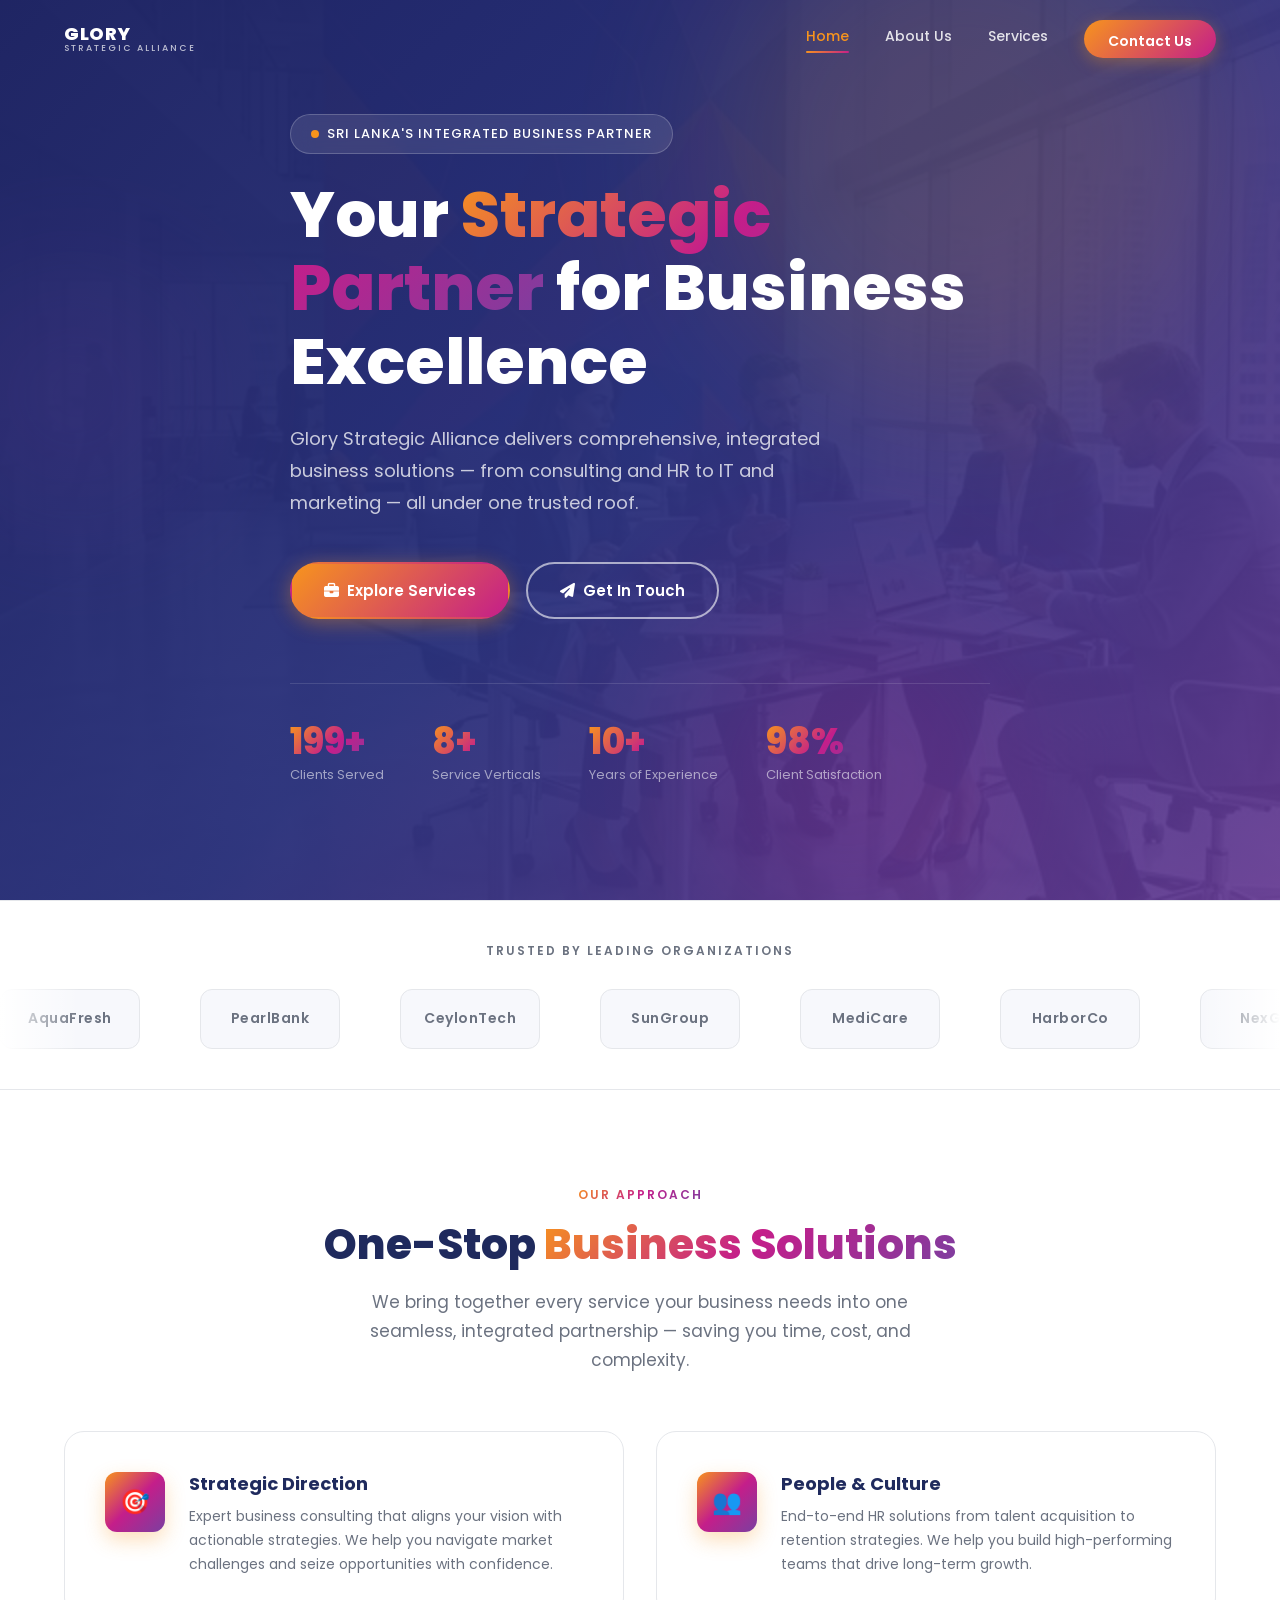
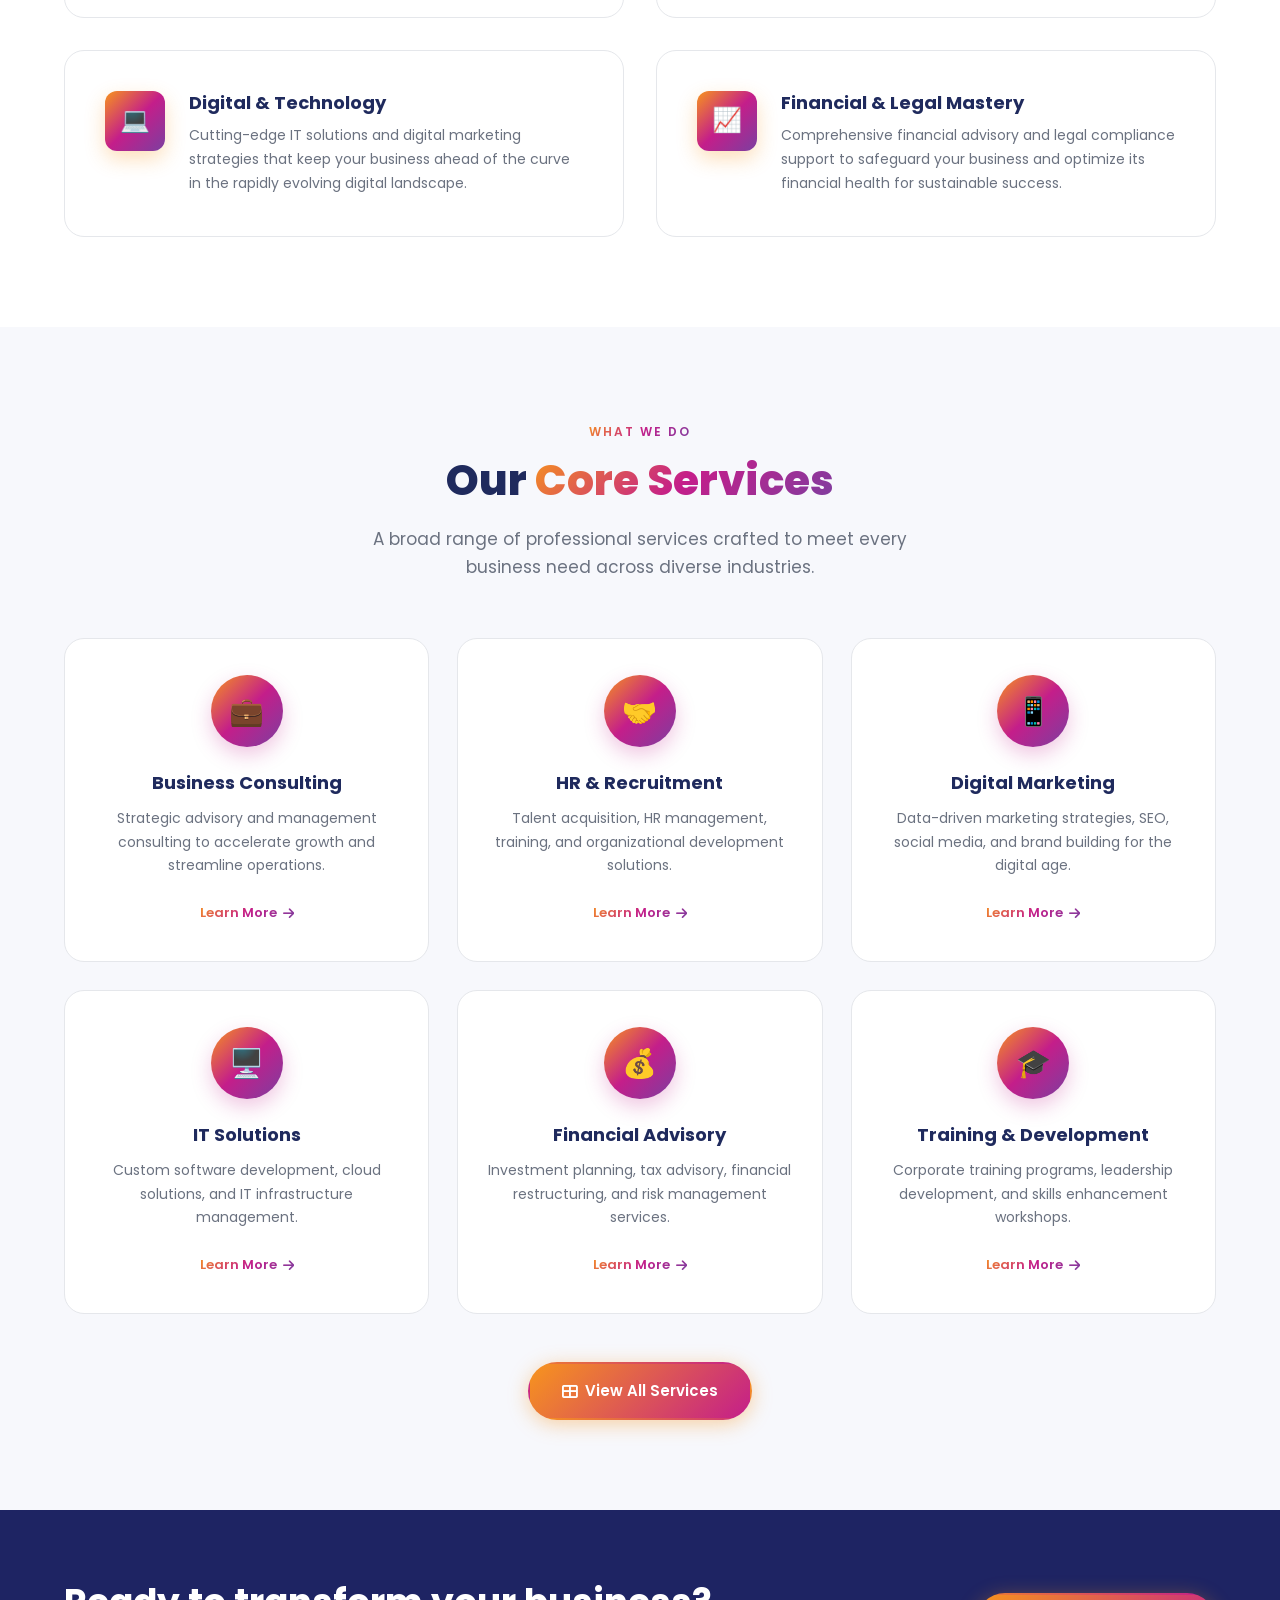
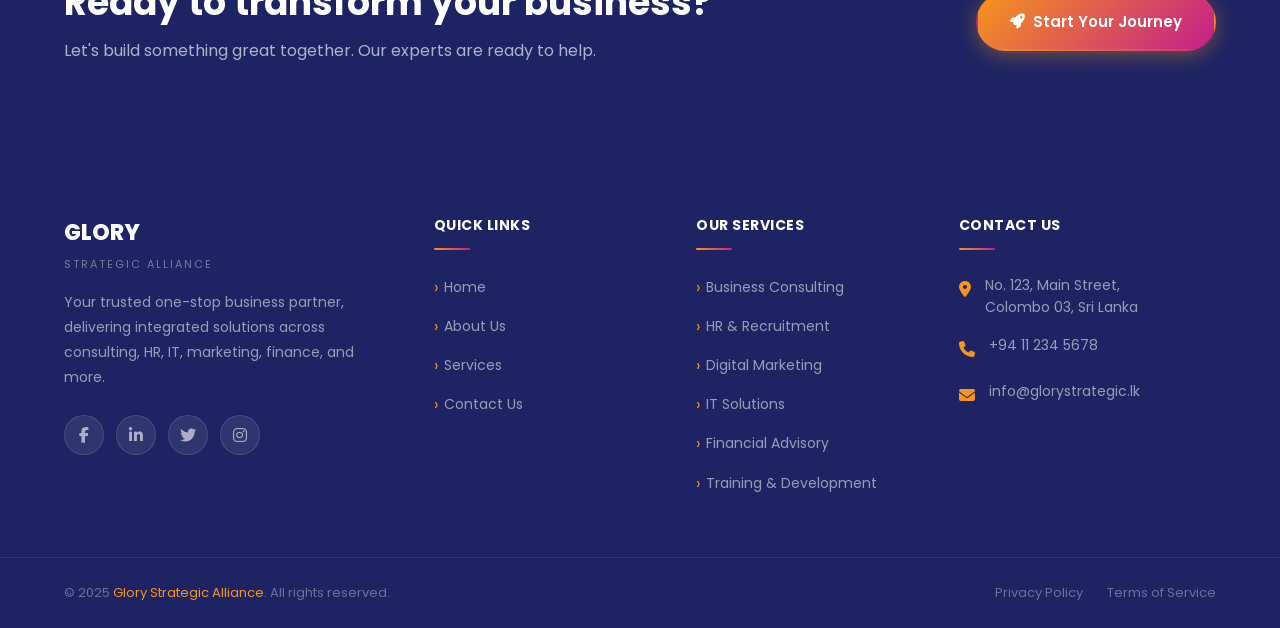
==== index.html @ f4d2fddb "feat: implement About Us page with team section and core philosophy breakdown" ====
<!DOCTYPE html>
<html lang="en">
<head>
  <meta charset="UTF-8" />
  <meta name="viewport" content="width=device-width, initial-scale=1.0" />
  <title>Glory Strategic Alliance — Your One-Stop Business Partner</title>
  <meta name="description" content="Glory Strategic Alliance is a comprehensive business solutions provider offering consulting, HR, IT, marketing, and financial services under one roof." />
  <link rel="stylesheet" href="css/styles.css" />
  <link rel="stylesheet" href="https://cdnjs.cloudflare.com/ajax/libs/font-awesome/6.5.0/css/all.min.css" />
</head>
<body data-page="home">

  <!-- ========== NAVIGATION ========== -->
  <nav class="navbar" id="navbar" aria-label="Main Navigation">
    <div class="container navbar-inner">
      <a href="index.html" class="navbar-brand">
        <div class="brand-logo-text">
          <span class="brand-name">GLORY</span>
          <span class="brand-tagline">Strategic Alliance</span>
        </div>
      </a>
      <div class="nav-links" id="navLinks">
        <a href="index.html" class="active">Home</a>
        <a href="about.html">About Us</a>
        <a href="services.html">Services</a>
        <a href="contact.html" class="nav-cta">Contact Us</a>
      </div>
      <button class="hamburger" id="hamburger" aria-label="Toggle menu" aria-expanded="false">
        <span></span><span></span><span></span>
      </button>
    </div>
  </nav>

  <!-- Mobile Nav -->
  <nav class="mobile-nav" id="mobileNav" aria-label="Mobile Navigation">
    <a href="index.html">Home</a>
    <a href="about.html">About Us</a>
    <a href="services.html">Services</a>
    <a href="contact.html" class="nav-cta">Contact Us</a>
  </nav>
  <div class="nav-overlay" id="navOverlay"></div>

  <!-- ========== HERO SECTION ========== -->
  <section class="hero" id="hero">
    <div class="hero-bg"></div>
    <div class="hero-overlay"></div>
    <div class="hero-shapes">
      <div class="hero-shape hero-shape-1"></div>
      <div class="hero-shape hero-shape-2"></div>
      <div class="hero-shape hero-shape-3"></div>
    </div>
    <div class="container">
      <div class="hero-content">
        <div class="hero-badge">
          <span class="hero-badge-dot"></span>
          Sri Lanka's Integrated Business Partner
        </div>
        <h1>Your <span class="highlight">Strategic Partner</span> for Business Excellence</h1>
        <p class="hero-description">
          Glory Strategic Alliance delivers comprehensive, integrated business solutions — from consulting and HR to IT and marketing — all under one trusted roof.
        </p>
        <div class="hero-ctas">
          <a href="services.html" class="btn btn-primary">
            <i class="fas fa-briefcase"></i> Explore Services
          </a>
          <a href="contact.html" class="btn btn-outline">
            <i class="fas fa-paper-plane"></i> Get In Touch
          </a>
        </div>
        <div class="hero-stats">
          <div class="hero-stat">
            <div class="hero-stat-number" data-target="200" data-suffix="+">0+</div>
            <div class="hero-stat-label">Clients Served</div>
          </div>
          <div class="hero-stat">
            <div class="hero-stat-number" data-target="8" data-suffix="+">0+</div>
            <div class="hero-stat-label">Service Verticals</div>
          </div>
          <div class="hero-stat">
            <div class="hero-stat-number" data-target="10" data-suffix="+">0+</div>
            <div class="hero-stat-label">Years of Experience</div>
          </div>
          <div class="hero-stat">
            <div class="hero-stat-number" data-target="98" data-suffix="%">0%</div>
            <div class="hero-stat-label">Client Satisfaction</div>
          </div>
        </div>
      </div>
    </div>
  </section>

  <!-- ========== CLIENT SLIDER ========== -->
  <section class="clients-section">
    <div class="container">
      <p class="clients-label">Trusted by Leading Organizations</p>
    </div>
    <div class="slider-track-wrapper">
      <div class="slider-track" id="sliderTrack">
        <div class="client-logo">AquaFresh</div>
        <div class="client-logo">PearlBank</div>
        <div class="client-logo">CeylonTech</div>
        <div class="client-logo">SunGroup</div>
        <div class="client-logo">MediCare</div>
        <div class="client-logo">HarborCo</div>
        <div class="client-logo">NexGen</div>
        <div class="client-logo">GreenBuild</div>
        <div class="client-logo">AquaFresh</div>
        <div class="client-logo">PearlBank</div>
        <div class="client-logo">CeylonTech</div>
        <div class="client-logo">SunGroup</div>
        <div class="client-logo">MediCare</div>
        <div class="client-logo">HarborCo</div>
        <div class="client-logo">NexGen</div>
        <div class="client-logo">GreenBuild</div>
      </div>
    </div>
  </section>

  <!-- ========== ONE-STOP SHOP SECTION ========== -->
  <section class="section" id="onestop">
    <div class="container">
      <div class="section-header centered reveal">
        <span class="section-tag">Our Approach</span>
        <h2 class="section-heading">One-Stop <span>Business Solutions</span></h2>
        <p class="section-subtext">We bring together every service your business needs into one seamless, integrated partnership — saving you time, cost, and complexity.</p>
      </div>
      <div class="onestop-grid">
        <div class="onestop-card reveal reveal-delay-1">
          <div class="onestop-icon">🎯</div>
          <div class="onestop-body">
            <h3>Strategic Direction</h3>
            <p>Expert business consulting that aligns your vision with actionable strategies. We help you navigate market challenges and seize opportunities with confidence.</p>
          </div>
        </div>
        <div class="onestop-card reveal reveal-delay-2">
          <div class="onestop-icon">👥</div>
          <div class="onestop-body">
            <h3>People & Culture</h3>
            <p>End-to-end HR solutions from talent acquisition to retention strategies. We help you build high-performing teams that drive long-term growth.</p>
          </div>
        </div>
        <div class="onestop-card reveal reveal-delay-3">
          <div class="onestop-icon">💻</div>
          <div class="onestop-body">
            <h3>Digital & Technology</h3>
            <p>Cutting-edge IT solutions and digital marketing strategies that keep your business ahead of the curve in the rapidly evolving digital landscape.</p>
          </div>
        </div>
        <div class="onestop-card reveal reveal-delay-4">
          <div class="onestop-icon">📈</div>
          <div class="onestop-body">
            <h3>Financial & Legal Mastery</h3>
            <p>Comprehensive financial advisory and legal compliance support to safeguard your business and optimize its financial health for sustainable success.</p>
          </div>
        </div>
      </div>
    </div>
  </section>

  <!-- ========== SERVICES PREVIEW ========== -->
  <section class="section section-light" id="services-preview">
    <div class="container">
      <div class="section-header centered reveal">
        <span class="section-tag">What We Do</span>
        <h2 class="section-heading">Our <span>Core Services</span></h2>
        <p class="section-subtext">A broad range of professional services crafted to meet every business need across diverse industries.</p>
      </div>
      <div class="services-grid">
        <div class="service-card reveal reveal-delay-1">
          <div class="service-icon-wrap">💼</div>
          <h3>Business Consulting</h3>
          <p>Strategic advisory and management consulting to accelerate growth and streamline operations.</p>
          <a href="services.html" class="service-link">Learn More <i class="fas fa-arrow-right"></i></a>
        </div>
        <div class="service-card reveal reveal-delay-2">
          <div class="service-icon-wrap">🤝</div>
          <h3>HR & Recruitment</h3>
          <p>Talent acquisition, HR management, training, and organizational development solutions.</p>
          <a href="services.html" class="service-link">Learn More <i class="fas fa-arrow-right"></i></a>
        </div>
        <div class="service-card reveal reveal-delay-3">
          <div class="service-icon-wrap">📱</div>
          <h3>Digital Marketing</h3>
          <p>Data-driven marketing strategies, SEO, social media, and brand building for the digital age.</p>
          <a href="services.html" class="service-link">Learn More <i class="fas fa-arrow-right"></i></a>
        </div>
        <div class="service-card reveal reveal-delay-1">
          <div class="service-icon-wrap">🖥️</div>
          <h3>IT Solutions</h3>
          <p>Custom software development, cloud solutions, and IT infrastructure management.</p>
          <a href="services.html" class="service-link">Learn More <i class="fas fa-arrow-right"></i></a>
        </div>
        <div class="service-card reveal reveal-delay-2">
          <div class="service-icon-wrap">💰</div>
          <h3>Financial Advisory</h3>
          <p>Investment planning, tax advisory, financial restructuring, and risk management services.</p>
          <a href="services.html" class="service-link">Learn More <i class="fas fa-arrow-right"></i></a>
        </div>
        <div class="service-card reveal reveal-delay-3">
          <div class="service-icon-wrap">🎓</div>
          <h3>Training & Development</h3>
          <p>Corporate training programs, leadership development, and skills enhancement workshops.</p>
          <a href="services.html" class="service-link">Learn More <i class="fas fa-arrow-right"></i></a>
        </div>
      </div>
      <div style="text-align:center; margin-top: 48px;">
        <a href="services.html" class="btn btn-primary reveal">
          <i class="fas fa-th-large"></i> View All Services
        </a>
      </div>
    </div>
  </section>

  <!-- ========== CTA BANNER ========== -->
  <section class="section section-dark" style="padding: 70px 0;">
    <div class="container" style="display:flex; align-items:center; justify-content:space-between; flex-wrap:wrap; gap:32px;">
      <div class="reveal">
        <h2 style="color:var(--white); font-size:clamp(24px,3.5vw,36px); margin-bottom:10px;">Ready to transform your business?</h2>
        <p style="color:rgba(255,255,255,0.65); font-size:16px;">Let's build something great together. Our experts are ready to help.</p>
      </div>
      <a href="contact.html" class="btn btn-primary reveal" style="flex-shrink:0;">
        <i class="fas fa-rocket"></i> Start Your Journey
      </a>
    </div>
  </section>

  <!-- ========== FOOTER ========== -->
  <footer class="footer">
    <div class="container">
      <div class="footer-grid">
        <div>
          <div class="footer-brand-name">GLORY</div>
          <div class="footer-brand-tag">Strategic Alliance</div>
          <p class="footer-about">Your trusted one-stop business partner, delivering integrated solutions across consulting, HR, IT, marketing, finance, and more.</p>
          <div class="footer-socials">
            <a href="#" class="social-icon" aria-label="Facebook"><i class="fab fa-facebook-f"></i></a>
            <a href="#" class="social-icon" aria-label="LinkedIn"><i class="fab fa-linkedin-in"></i></a>
            <a href="#" class="social-icon" aria-label="Twitter"><i class="fab fa-twitter"></i></a>
            <a href="#" class="social-icon" aria-label="Instagram"><i class="fab fa-instagram"></i></a>
          </div>
        </div>
        <div>
          <div class="footer-heading">Quick Links</div>
          <ul class="footer-links">
            <li><a href="index.html">Home</a></li>
            <li><a href="about.html">About Us</a></li>
            <li><a href="services.html">Services</a></li>
            <li><a href="contact.html">Contact Us</a></li>
          </ul>
        </div>
        <div>
          <div class="footer-heading">Our Services</div>
          <ul class="footer-links">
            <li><a href="services.html">Business Consulting</a></li>
            <li><a href="services.html">HR & Recruitment</a></li>
            <li><a href="services.html">Digital Marketing</a></li>
            <li><a href="services.html">IT Solutions</a></li>
            <li><a href="services.html">Financial Advisory</a></li>
            <li><a href="services.html">Training & Development</a></li>
          </ul>
        </div>
        <div>
          <div class="footer-heading">Contact Us</div>
          <div class="footer-contact-item">
            <span class="footer-contact-icon"><i class="fas fa-map-marker-alt"></i></span>
            <span class="footer-contact-text">No. 123, Main Street,<br>Colombo 03, Sri Lanka</span>
          </div>
          <div class="footer-contact-item">
            <span class="footer-contact-icon"><i class="fas fa-phone"></i></span>
            <span class="footer-contact-text"><a href="tel:+94112345678">+94 11 234 5678</a></span>
          </div>
          <div class="footer-contact-item">
            <span class="footer-contact-icon"><i class="fas fa-envelope"></i></span>
            <span class="footer-contact-text"><a href="mailto:info@glorystrategic.lk">info@glorystrategic.lk</a></span>
          </div>
        </div>
      </div>
    </div>
    <div class="footer-bottom">
      <div class="container" style="display:flex; width:100%; align-items:center; justify-content:space-between; flex-wrap:wrap; gap:12px;">
        <p class="footer-copy">&copy; 2025 <a href="index.html">Glory Strategic Alliance</a>. All rights reserved.</p>
        <div class="footer-bottom-links">
          <a href="#">Privacy Policy</a>
          <a href="#">Terms of Service</a>
        </div>
      </div>
    </div>
  </footer>

  <script src="js/main.js"></script>
</body>
</html>
---- css/styles.css ----
/* =============================================
   GLORY STRATEGIC ALLIANCE — Design System
   ============================================= */

/* --- Google Fonts Import --- */
@import url('https://fonts.googleapis.com/css2?family=Poppins:wght@300;400;500;600;700;800&display=swap');

/* --- CSS Custom Properties (Design Tokens) --- */
:root {
  --navy:       #2D3480;
  --deep-blue:  #1E2463;
  --orange:     #F7941D;
  --magenta:    #C41E8A;
  --purple:     #7B3FA0;
  --white:      #FFFFFF;
  --light-gray: #F7F8FC;
  --mid-gray:   #6B7280;
  --border:     #E5E7EB;
  --text-dark:  #1F2A5D;
  --text-body:  #374151;

  --gradient-brand: linear-gradient(135deg, #F7941D 0%, #C41E8A 50%, #7B3FA0 100%);
  --gradient-cta:   linear-gradient(135deg, #F7941D, #C41E8A);
  --gradient-dark:  linear-gradient(135deg, #1E2463, #2D3480);

  --shadow-sm:  0 2px 8px rgba(45, 52, 128, 0.08);
  --shadow-md:  0 8px 30px rgba(45, 52, 128, 0.12);
  --shadow-lg:  0 20px 60px rgba(45, 52, 128, 0.18);

  --radius-sm:  6px;
  --radius-md:  12px;
  --radius-lg:  20px;
  --radius-xl:  32px;

  --transition: all 0.3s ease;
  --font:       'Poppins', sans-serif;
}

/* --- Reset & Base --- */
*, *::before, *::after {
  box-sizing: border-box;
  margin: 0;
  padding: 0;
}

html {
  scroll-behavior: smooth;
}

body {
  font-family: var(--font);
  font-size: 16px;
  line-height: 1.7;
  color: var(--text-body);
  background: var(--white);
  overflow-x: hidden;
}

img {
  max-width: 100%;
  height: auto;
  display: block;
}

a {
  text-decoration: none;
  color: inherit;
  transition: var(--transition);
}

ul {
  list-style: none;
}

h1, h2, h3, h4, h5 {
  font-weight: 700;
  color: var(--text-dark);
  line-height: 1.3;
}

/* --- Layout Utilities --- */
.container {
  max-width: 1200px;
  margin: 0 auto;
  padding: 0 24px;
}

.section {
  padding: 90px 0;
}

.section-sm {
  padding: 60px 0;
}

.section-dark {
  background: var(--deep-blue);
  color: var(--white);
}

.section-light {
  background: var(--light-gray);
}

/* --- Section Headings --- */
.section-tag {
  display: inline-block;
  font-size: 12px;
  font-weight: 600;
  letter-spacing: 2px;
  text-transform: uppercase;
  background: var(--gradient-brand);
  -webkit-background-clip: text;
  -webkit-text-fill-color: transparent;
  background-clip: text;
  margin-bottom: 12px;
}

.section-heading {
  font-size: clamp(28px, 4vw, 42px);
  font-weight: 800;
  color: var(--text-dark);
  margin-bottom: 16px;
}

.section-heading span {
  background: var(--gradient-brand);
  -webkit-background-clip: text;
  -webkit-text-fill-color: transparent;
  background-clip: text;
}

.section-subtext {
  font-size: 17px;
  color: var(--mid-gray);
  max-width: 600px;
}

.section-header {
  margin-bottom: 56px;
}

.section-header.centered {
  text-align: center;
}

.section-header.centered .section-subtext {
  margin: 0 auto;
}

/* --- Buttons --- */
.btn {
  display: inline-flex;
  align-items: center;
  gap: 8px;
  padding: 14px 32px;
  border-radius: 50px;
  font-family: var(--font);
  font-size: 15px;
  font-weight: 600;
  cursor: pointer;
  border: 2px solid transparent;
  transition: var(--transition);
  white-space: nowrap;
}

.btn-primary {
  background: var(--gradient-cta);
  color: var(--white);
  box-shadow: 0 4px 20px rgba(247, 148, 29, 0.4);
}

.btn-primary:hover {
  transform: translateY(-2px);
  box-shadow: 0 8px 30px rgba(247, 148, 29, 0.5);
  color: var(--white);
}

.btn-outline {
  background: transparent;
  color: var(--white);
  border-color: rgba(255,255,255,0.6);
}

.btn-outline:hover {
  background: var(--white);
  color: var(--navy);
  border-color: var(--white);
}

.btn-outline-dark {
  background: transparent;
  color: var(--navy);
  border-color: var(--navy);
}

.btn-outline-dark:hover {
  background: var(--navy);
  color: var(--white);
}

.btn-sm {
  padding: 10px 22px;
  font-size: 13px;
}

/* =============================================
   NAVIGATION
   ============================================= */
.navbar {
  position: fixed;
  top: 0;
  left: 0;
  right: 0;
  z-index: 1000;
  padding: 20px 0;
  transition: var(--transition);
  background: transparent;
}

.navbar.scrolled {
  background: var(--white);
  padding: 14px 0;
  box-shadow: var(--shadow-md);
}

.navbar-inner {
  display: flex;
  align-items: center;
  justify-content: space-between;
}

.navbar-brand {
  display: flex;
  align-items: center;
  gap: 12px;
}

.brand-logo {
  height: 48px;
  width: auto;
}

.brand-logo-text {
  display: flex;
  flex-direction: column;
  line-height: 1.1;
}

.brand-name {
  font-size: 18px;
  font-weight: 800;
  color: var(--white);
  letter-spacing: 0.5px;
  transition: var(--transition);
}

.navbar.scrolled .brand-name {
  color: var(--navy);
}

.brand-tagline {
  font-size: 9px;
  font-weight: 500;
  letter-spacing: 2px;
  text-transform: uppercase;
  color: rgba(255,255,255,0.7);
  transition: var(--transition);
}

.navbar.scrolled .brand-tagline {
  color: var(--mid-gray);
}

.nav-links {
  display: flex;
  align-items: center;
  gap: 36px;
}

.nav-links a {
  font-size: 14px;
  font-weight: 500;
  color: rgba(255,255,255,0.85);
  position: relative;
  padding-bottom: 4px;
}

.navbar.scrolled .nav-links a {
  color: var(--text-body);
}

.nav-links a::after {
  content: '';
  position: absolute;
  bottom: 0;
  left: 0;
  width: 0;
  height: 2px;
  background: var(--gradient-cta);
  border-radius: 2px;
  transition: var(--transition);
}

.nav-links a:hover::after,
.nav-links a.active::after {
  width: 100%;
}

.nav-links a:hover,
.nav-links a.active {
  color: var(--orange);
}

.navbar.scrolled .nav-links a:hover,
.navbar.scrolled .nav-links a.active {
  color: var(--orange);
}

.nav-cta {
  background: var(--gradient-cta);
  color: var(--white) !important;
  padding: 10px 24px;
  border-radius: 50px;
  font-weight: 600 !important;
  box-shadow: 0 4px 16px rgba(247,148,29,0.35);
}

.nav-cta:hover {
  transform: translateY(-1px);
  box-shadow: 0 6px 20px rgba(247,148,29,0.5);
  color: var(--white) !important;
}

.nav-cta::after {
  display: none !important;
}

/* Hamburger */
.hamburger {
  display: none;
  flex-direction: column;
  gap: 5px;
  cursor: pointer;
  padding: 4px;
  background: none;
  border: none;
}

.hamburger span {
  display: block;
  width: 26px;
  height: 2px;
  background: var(--white);
  border-radius: 2px;
  transition: var(--transition);
}

.navbar.scrolled .hamburger span {
  background: var(--navy);
}

.hamburger.open span:nth-child(1) { transform: translateY(7px) rotate(45deg); }
.hamburger.open span:nth-child(2) { opacity: 0; }
.hamburger.open span:nth-child(3) { transform: translateY(-7px) rotate(-45deg); }

/* Mobile Nav Drawer */
.mobile-nav {
  position: fixed;
  top: 0;
  right: -100%;
  width: min(320px, 85vw);
  height: 100vh;
  background: var(--white);
  box-shadow: -8px 0 40px rgba(0,0,0,0.15);
  z-index: 999;
  transition: right 0.4s cubic-bezier(0.23, 1, 0.32, 1);
  display: flex;
  flex-direction: column;
  padding: 80px 32px 40px;
  gap: 28px;
}

.mobile-nav.open {
  right: 0;
}

.mobile-nav a {
  font-size: 18px;
  font-weight: 600;
  color: var(--text-dark);
  padding-bottom: 16px;
  border-bottom: 1px solid var(--border);
}

.mobile-nav a:hover,
.mobile-nav a.active {
  color: var(--orange);
}

.mobile-nav .nav-cta {
  border: none;
  box-shadow: none;
  padding: 14px 24px;
  border-radius: 50px;
  text-align: center;
}

.nav-overlay {
  position: fixed;
  inset: 0;
  background: rgba(0,0,0,0.5);
  z-index: 998;
  opacity: 0;
  visibility: hidden;
  transition: var(--transition);
}

.nav-overlay.open {
  opacity: 1;
  visibility: visible;
}

/* =============================================
   PAGE BANNER (Inner Pages)
   ============================================= */
.page-banner {
  background: var(--gradient-dark);
  padding: 130px 0 70px;
  position: relative;
  overflow: hidden;
}

.page-banner::before {
  content: '';
  position: absolute;
  top: -50%;
  right: -10%;
  width: 600px;
  height: 600px;
  background: var(--gradient-brand);
  border-radius: 50%;
  opacity: 0.1;
}

.page-banner::after {
  content: '';
  position: absolute;
  bottom: -30%;
  left: -5%;
  width: 400px;
  height: 400px;
  background: var(--gradient-cta);
  border-radius: 50%;
  opacity: 0.08;
}

.page-banner-content {
  position: relative;
  z-index: 1;
}

.page-banner h1 {
  font-size: clamp(32px, 5vw, 52px);
  color: var(--white);
  margin-bottom: 16px;
}

.breadcrumb {
  display: flex;
  align-items: center;
  gap: 8px;
  font-size: 14px;
  color: rgba(255,255,255,0.6);
}

.breadcrumb a {
  color: rgba(255,255,255,0.6);
}

.breadcrumb a:hover {
  color: var(--orange);
}

.breadcrumb .sep {
  font-size: 10px;
}

.breadcrumb .current {
  color: var(--orange);
  font-weight: 500;
}

/* =============================================
   HERO SECTION
   ============================================= */
.hero {
  position: relative;
  min-height: 100vh;
  display: flex;
  align-items: center;
  overflow: hidden;
  background: var(--deep-blue);
}

.hero-bg {
  position: absolute;
  inset: 0;
  background-image: url('../images/hero-bg.jpg');
  background-size: cover;
  background-position: center;
  opacity: 0.25;
}

.hero-overlay {
  position: absolute;
  inset: 0;
  background: linear-gradient(135deg, rgba(30,36,99,0.97) 0%, rgba(45,52,128,0.85) 50%, rgba(123,63,160,0.7) 100%);
}

.hero-shapes {
  position: absolute;
  inset: 0;
  overflow: hidden;
}

.hero-shape {
  position: absolute;
  border-radius: 50%;
  filter: blur(80px);
  opacity: 0.15;
  animation: floatShape 10s ease-in-out infinite;
}

.hero-shape-1 {
  width: 500px;
  height: 500px;
  background: var(--orange);
  top: -100px;
  right: 5%;
  animation-delay: 0s;
}

.hero-shape-2 {
  width: 350px;
  height: 350px;
  background: var(--magenta);
  bottom: -50px;
  right: 20%;
  animation-delay: 3s;
}

.hero-shape-3 {
  width: 250px;
  height: 250px;
  background: var(--purple);
  top: 30%;
  left: -50px;
  animation-delay: 6s;
}

@keyframes floatShape {
  0%, 100% { transform: translateY(0) scale(1); }
  50% { transform: translateY(-30px) scale(1.05); }
}

.hero-content {
  position: relative;
  z-index: 2;
  max-width: 700px;
}

.hero-badge {
  display: inline-flex;
  align-items: center;
  gap: 8px;
  background: rgba(255,255,255,0.1);
  border: 1px solid rgba(255,255,255,0.2);
  backdrop-filter: blur(10px);
  color: var(--white);
  padding: 8px 20px;
  border-radius: 50px;
  font-size: 13px;
  font-weight: 500;
  letter-spacing: 1px;
  text-transform: uppercase;
  margin-bottom: 24px;
}

.hero-badge-dot {
  width: 8px;
  height: 8px;
  border-radius: 50%;
  background: var(--orange);
  animation: pulse 2s infinite;
}

@keyframes pulse {
  0%, 100% { opacity: 1; transform: scale(1); }
  50% { opacity: 0.5; transform: scale(1.5); }
}

.hero h1 {
  font-size: clamp(36px, 5vw, 64px);
  font-weight: 800;
  color: var(--white);
  line-height: 1.15;
  margin-bottom: 24px;
}

.hero h1 .highlight {
  background: var(--gradient-brand);
  -webkit-background-clip: text;
  -webkit-text-fill-color: transparent;
  background-clip: text;
}

.hero-description {
  font-size: 18px;
  color: rgba(255,255,255,0.75);
  margin-bottom: 42px;
  max-width: 560px;
  line-height: 1.8;
}

.hero-ctas {
  display: flex;
  gap: 16px;
  flex-wrap: wrap;
}

.hero-stats {
  display: flex;
  gap: 48px;
  margin-top: 64px;
  padding-top: 40px;
  border-top: 1px solid rgba(255,255,255,0.12);
  flex-wrap: wrap;
}

.hero-stat-number {
  font-size: 36px;
  font-weight: 800;
  background: var(--gradient-brand);
  -webkit-background-clip: text;
  -webkit-text-fill-color: transparent;
  background-clip: text;
  line-height: 1;
  margin-bottom: 4px;
}

.hero-stat-label {
  font-size: 13px;
  color: rgba(255,255,255,0.55);
  font-weight: 400;
}

/* =============================================
   CLIENT SLIDER
   ============================================= */
.clients-section {
  padding: 40px 0;
  background: var(--white);
  border-top: 1px solid var(--border);
  border-bottom: 1px solid var(--border);
}

.clients-label {
  text-align: center;
  font-size: 12px;
  font-weight: 600;
  letter-spacing: 2px;
  text-transform: uppercase;
  color: var(--mid-gray);
  margin-bottom: 28px;
}

.slider-track-wrapper {
  overflow: hidden;
  position: relative;
}

.slider-track-wrapper::before,
.slider-track-wrapper::after {
  content: '';
  position: absolute;
  top: 0;
  bottom: 0;
  width: 80px;
  z-index: 2;
}

.slider-track-wrapper::before {
  left: 0;
  background: linear-gradient(to right, var(--white), transparent);
}

.slider-track-wrapper::after {
  right: 0;
  background: linear-gradient(to left, var(--white), transparent);
}

.slider-track {
  display: flex;
  gap: 60px;
  animation: marquee 30s linear infinite;
  width: max-content;
}

.slider-track:hover {
  animation-play-state: paused;
}

@keyframes marquee {
  0% { transform: translateX(0); }
  100% { transform: translateX(-50%); }
}

.client-logo {
  width: 140px;
  height: 60px;
  display: flex;
  align-items: center;
  justify-content: center;
  background: var(--light-gray);
  border-radius: var(--radius-md);
  padding: 12px 20px;
  flex-shrink: 0;
  font-size: 14px;
  font-weight: 600;
  color: var(--mid-gray);
  letter-spacing: 0.5px;
  transition: var(--transition);
  border: 1px solid var(--border);
}

.client-logo:hover {
  background: var(--gradient-brand);
  color: var(--white);
  border-color: transparent;
  transform: translateY(-3px);
  box-shadow: var(--shadow-md);
}

/* =============================================
   ONE-STOP SHOP SECTION
   ============================================= */
.onestop-grid {
  display: grid;
  grid-template-columns: repeat(2, 1fr);
  gap: 32px;
}

.onestop-card {
  background: var(--white);
  border: 1px solid var(--border);
  border-radius: var(--radius-lg);
  padding: 40px;
  display: flex;
  gap: 24px;
  transition: var(--transition);
  position: relative;
  overflow: hidden;
}

.onestop-card::before {
  content: '';
  position: absolute;
  top: 0;
  left: 0;
  right: 0;
  height: 4px;
  background: var(--gradient-brand);
  transform: scaleX(0);
  transform-origin: left;
  transition: transform 0.4s ease;
}

.onestop-card:hover::before {
  transform: scaleX(1);
}

.onestop-card:hover {
  transform: translateY(-4px);
  box-shadow: var(--shadow-lg);
  border-color: transparent;
}

.onestop-icon {
  width: 60px;
  height: 60px;
  border-radius: var(--radius-md);
  background: var(--gradient-brand);
  display: flex;
  align-items: center;
  justify-content: center;
  font-size: 24px;
  flex-shrink: 0;
  box-shadow: 0 8px 20px rgba(247,148,29,0.3);
}

.onestop-body h3 {
  font-size: 18px;
  color: var(--text-dark);
  margin-bottom: 10px;
}

.onestop-body p {
  font-size: 14px;
  color: var(--mid-gray);
  line-height: 1.7;
}

/* =============================================
   SERVICES PREVIEW CARDS
   ============================================= */
.services-grid {
  display: grid;
  grid-template-columns: repeat(3, 1fr);
  gap: 28px;
}

.service-card {
  background: var(--white);
  border-radius: var(--radius-lg);
  padding: 36px 28px;
  text-align: center;
  border: 1px solid var(--border);
  transition: var(--transition);
  position: relative;
  overflow: hidden;
}

.service-card:hover {
  transform: translateY(-6px);
  box-shadow: var(--shadow-lg);
  border-color: transparent;
}

.service-icon-wrap {
  width: 72px;
  height: 72px;
  border-radius: 50%;
  background: var(--gradient-brand);
  display: flex;
  align-items: center;
  justify-content: center;
  font-size: 28px;
  margin: 0 auto 24px;
  box-shadow: 0 8px 20px rgba(196,30,138,0.25);
  transition: var(--transition);
}

.service-card:hover .service-icon-wrap {
  transform: scale(1.1) rotate(5deg);
  box-shadow: 0 12px 30px rgba(196,30,138,0.4);
}

.service-card h3 {
  font-size: 18px;
  color: var(--text-dark);
  margin-bottom: 12px;
}

.service-card p {
  font-size: 14px;
  color: var(--mid-gray);
  line-height: 1.7;
  margin-bottom: 20px;
}

.service-link {
  font-size: 13px;
  font-weight: 600;
  background: var(--gradient-brand);
  -webkit-background-clip: text;
  -webkit-text-fill-color: transparent;
  background-clip: text;
  display: inline-flex;
  align-items: center;
  gap: 6px;
}

.service-link:hover {
  gap: 10px;
}

/* =============================================
   FULL SERVICES PAGE
   ============================================= */
.services-full-grid {
  display: grid;
  grid-template-columns: repeat(2, 1fr);
  gap: 28px;
}

.service-full-card {
  background: var(--white);
  border: 1px solid var(--border);
  border-radius: var(--radius-lg);
  padding: 36px;
  transition: var(--transition);
  display: flex;
  flex-direction: column;
  gap: 20px;
}

.service-full-card:hover {
  transform: translateY(-4px);
  box-shadow: var(--shadow-lg);
  border-color: var(--orange);
}

.service-full-header {
  display: flex;
  align-items: flex-start;
  gap: 20px;
}

.service-full-icon {
  width: 64px;
  height: 64px;
  border-radius: var(--radius-md);
  background: var(--gradient-brand);
  display: flex;
  align-items: center;
  justify-content: center;
  font-size: 26px;
  flex-shrink: 0;
  box-shadow: 0 6px 16px rgba(196,30,138,0.25);
}

.service-full-header-text h3 {
  font-size: 19px;
  color: var(--text-dark);
  margin-bottom: 6px;
}

.service-full-header-text p {
  font-size: 14px;
  color: var(--mid-gray);
  line-height: 1.6;
}

.service-full-list {
  display: flex;
  flex-direction: column;
  gap: 10px;
}

.service-full-list li {
  display: flex;
  align-items: center;
  gap: 10px;
  font-size: 14px;
  color: var(--text-body);
}

.service-full-list li::before {
  content: '✦';
  font-size: 10px;
  background: var(--gradient-brand);
  -webkit-background-clip: text;
  -webkit-text-fill-color: transparent;
  background-clip: text;
  flex-shrink: 0;
}

.service-cta-wrap {
  margin-top: auto;
}

/* =============================================
   TEAM SECTION
   ============================================= */
.team-grid {
  display: grid;
  grid-template-columns: repeat(3, 1fr);
  gap: 32px;
}

.team-card {
  background: var(--white);
  border-radius: var(--radius-lg);
  overflow: hidden;
  border: 1px solid var(--border);
  transition: var(--transition);
  text-align: center;
}

.team-card:hover {
  transform: translateY(-6px);
  box-shadow: var(--shadow-lg);
  border-color: transparent;
}

.team-photo-wrap {
  position: relative;
  overflow: hidden;
  height: 260px;
}

.team-photo-wrap img {
  width: 100%;
  height: 100%;
  object-fit: cover;
  object-position: top center;
  transition: transform 0.5s ease;
}

.team-card:hover .team-photo-wrap img {
  transform: scale(1.06);
}

.team-overlay {
  position: absolute;
  inset: 0;
  background: var(--gradient-brand);
  opacity: 0;
  transition: var(--transition);
  display: flex;
  align-items: center;
  justify-content: center;
  gap: 16px;
}

.team-card:hover .team-overlay {
  opacity: 0.9;
}

.team-social-link {
  width: 44px;
  height: 44px;
  border-radius: 50%;
  background: var(--white);
  display: flex;
  align-items: center;
  justify-content: center;
  color: var(--navy);
  font-size: 18px;
  transform: translateY(20px);
  transition: var(--transition);
}

.team-card:hover .team-social-link {
  transform: translateY(0);
}

.team-info {
  padding: 24px;
}

.team-name {
  font-size: 18px;
  font-weight: 700;
  color: var(--text-dark);
  margin-bottom: 4px;
}

.team-role {
  font-size: 13px;
  font-weight: 500;
  background: var(--gradient-brand);
  -webkit-background-clip: text;
  -webkit-text-fill-color: transparent;
  background-clip: text;
  margin-bottom: 12px;
}

.team-bio {
  font-size: 13px;
  color: var(--mid-gray);
  line-height: 1.6;
}

/* =============================================
   MISSION / VISION
   ============================================= */
.mv-grid {
  display: grid;
  grid-template-columns: 1fr 1fr;
  gap: 32px;
}

.mv-card {
  background: var(--white);
  border-radius: var(--radius-lg);
  padding: 48px 40px;
  position: relative;
  overflow: hidden;
  border: 1px solid var(--border);
  transition: var(--transition);
}

.mv-card:hover {
  box-shadow: var(--shadow-lg);
  border-color: transparent;
}

.mv-card-accent {
  position: absolute;
  top: 0;
  left: 0;
  right: 0;
  height: 5px;
  background: var(--gradient-brand);
}

.mv-icon {
  font-size: 48px;
  margin-bottom: 20px;
}

.mv-card h3 {
  font-size: 22px;
  margin-bottom: 14px;
}

.mv-card p {
  font-size: 15px;
  color: var(--mid-gray);
  line-height: 1.8;
}

/* =============================================
   CONTACT PAGE
   ============================================= */
.contact-grid {
  display: grid;
  grid-template-columns: 1fr 1.6fr;
  gap: 48px;
  align-items: start;
}

.contact-info-card {
  background: var(--gradient-dark);
  border-radius: var(--radius-lg);
  padding: 48px 40px;
  color: var(--white);
  position: relative;
  overflow: hidden;
}

.contact-info-card::before {
  content: '';
  position: absolute;
  bottom: -60px;
  right: -60px;
  width: 250px;
  height: 250px;
  background: var(--gradient-brand);
  border-radius: 50%;
  opacity: 0.12;
}

.contact-info-heading {
  font-size: 26px;
  color: var(--white);
  margin-bottom: 8px;
}

.contact-info-sub {
  font-size: 14px;
  color: rgba(255,255,255,0.6);
  margin-bottom: 40px;
}

.contact-detail-item {
  display: flex;
  align-items: flex-start;
  gap: 20px;
  margin-bottom: 32px;
}

.contact-detail-icon {
  width: 48px;
  height: 48px;
  border-radius: var(--radius-sm);
  background: rgba(255,255,255,0.1);
  display: flex;
  align-items: center;
  justify-content: center;
  font-size: 20px;
  flex-shrink: 0;
  border: 1px solid rgba(255,255,255,0.15);
}

.contact-detail-text .label {
  font-size: 11px;
  font-weight: 600;
  letter-spacing: 1.5px;
  text-transform: uppercase;
  color: var(--orange);
  margin-bottom: 4px;
}

.contact-detail-text p {
  font-size: 15px;
  color: rgba(255,255,255,0.85);
  line-height: 1.6;
}

/* Contact Form */
.contact-form-card {
  background: var(--white);
  border-radius: var(--radius-lg);
  padding: 48px 40px;
  border: 1px solid var(--border);
  box-shadow: var(--shadow-md);
}

.form-heading {
  font-size: 24px;
  font-weight: 700;
  color: var(--text-dark);
  margin-bottom: 8px;
}

.form-sub {
  font-size: 14px;
  color: var(--mid-gray);
  margin-bottom: 32px;
}

.form-group {
  margin-bottom: 24px;
}

.form-row {
  display: grid;
  grid-template-columns: 1fr 1fr;
  gap: 20px;
}

.form-group label {
  display: block;
  font-size: 13px;
  font-weight: 600;
  color: var(--text-dark);
  margin-bottom: 8px;
}

.form-group input,
.form-group select,
.form-group textarea {
  width: 100%;
  padding: 14px 18px;
  border: 1.5px solid var(--border);
  border-radius: var(--radius-sm);
  font-family: var(--font);
  font-size: 14px;
  color: var(--text-body);
  background: var(--white);
  transition: var(--transition);
  outline: none;
}

.form-group input:focus,
.form-group select:focus,
.form-group textarea:focus {
  border-color: var(--orange);
  box-shadow: 0 0 0 3px rgba(247,148,29,0.12);
}

.form-group textarea {
  height: 140px;
  resize: vertical;
}

.form-status {
  margin-top: 16px;
  padding: 14px 20px;
  border-radius: var(--radius-sm);
  font-size: 14px;
  font-weight: 500;
  display: none;
}

.form-status.success {
  background: #ECFDF5;
  color: #065F46;
  border: 1px solid #A7F3D0;
  display: block;
}

.form-status.error {
  background: #FEF2F2;
  color: #991B1B;
  border: 1px solid #FECACA;
  display: block;
}

/* Map */
.map-section {
  padding: 60px 0 0;
}

.map-wrapper {
  border-radius: var(--radius-lg);
  overflow: hidden;
  box-shadow: var(--shadow-md);
  border: 1px solid var(--border);
}

.map-wrapper iframe {
  display: block;
  width: 100%;
  height: 420px;
  border: none;
}

/* =============================================
   FOOTER
   ============================================= */
.footer {
  background: var(--deep-blue);
  padding: 80px 0 0;
}

.footer-grid {
  display: grid;
  grid-template-columns: 1.5fr 1fr 1fr 1.2fr;
  gap: 48px;
  padding-bottom: 60px;
}

.footer-brand-name {
  font-size: 22px;
  font-weight: 800;
  color: var(--white);
  margin-bottom: 4px;
}

.footer-brand-tag {
  font-size: 11px;
  letter-spacing: 2px;
  text-transform: uppercase;
  color: rgba(255,255,255,0.4);
  margin-bottom: 16px;
}

.footer-about {
  font-size: 14px;
  color: rgba(255,255,255,0.55);
  line-height: 1.8;
  margin-bottom: 24px;
}

.footer-socials {
  display: flex;
  gap: 12px;
}

.social-icon {
  width: 40px;
  height: 40px;
  border-radius: 50%;
  background: rgba(255,255,255,0.08);
  border: 1px solid rgba(255,255,255,0.12);
  display: flex;
  align-items: center;
  justify-content: center;
  color: rgba(255,255,255,0.6);
  font-size: 16px;
  transition: var(--transition);
}

.social-icon:hover {
  background: var(--gradient-cta);
  border-color: transparent;
  color: var(--white);
  transform: translateY(-3px);
}

.footer-heading {
  font-size: 14px;
  font-weight: 700;
  color: var(--white);
  letter-spacing: 0.5px;
  text-transform: uppercase;
  margin-bottom: 24px;
  position: relative;
  padding-bottom: 12px;
}

.footer-heading::after {
  content: '';
  position: absolute;
  bottom: 0;
  left: 0;
  width: 36px;
  height: 2px;
  background: var(--gradient-cta);
  border-radius: 2px;
}

.footer-links {
  display: flex;
  flex-direction: column;
  gap: 12px;
}

.footer-links a {
  font-size: 14px;
  color: rgba(255,255,255,0.55);
  display: inline-flex;
  align-items: center;
  gap: 6px;
}

.footer-links a::before {
  content: '›';
  color: var(--orange);
  font-size: 16px;
  line-height: 1;
}

.footer-links a:hover {
  color: var(--orange);
  padding-left: 4px;
}

.footer-contact-item {
  display: flex;
  align-items: flex-start;
  gap: 14px;
  margin-bottom: 16px;
}

.footer-contact-icon {
  font-size: 16px;
  color: var(--orange);
  margin-top: 2px;
  flex-shrink: 0;
}

.footer-contact-text {
  font-size: 14px;
  color: rgba(255,255,255,0.55);
  line-height: 1.6;
}

.footer-contact-text a {
  color: rgba(255,255,255,0.55);
}

.footer-contact-text a:hover {
  color: var(--orange);
}

.footer-bottom {
  border-top: 1px solid rgba(255,255,255,0.08);
  padding: 24px 0;
  display: flex;
  align-items: center;
  justify-content: space-between;
  flex-wrap: wrap;
  gap: 12px;
}

.footer-copy {
  font-size: 13px;
  color: rgba(255,255,255,0.35);
}

.footer-copy a {
  color: var(--orange);
}

.footer-bottom-links {
  display: flex;
  gap: 24px;
}

.footer-bottom-links a {
  font-size: 13px;
  color: rgba(255,255,255,0.35);
}

.footer-bottom-links a:hover {
  color: var(--orange);
}

/* =============================================
   SCROLL REVEAL ANIMATIONS
   ============================================= */
.reveal {
  opacity: 0;
  transform: translateY(30px);
  transition: opacity 0.7s ease, transform 0.7s ease;
}

.reveal.visible {
  opacity: 1;
  transform: translateY(0);
}

.reveal-delay-1 { transition-delay: 0.1s; }
.reveal-delay-2 { transition-delay: 0.2s; }
.reveal-delay-3 { transition-delay: 0.3s; }
.reveal-delay-4 { transition-delay: 0.4s; }
.reveal-delay-5 { transition-delay: 0.5s; }

/* =============================================
   RESPONSIVE
   ============================================= */
@media (max-width: 1024px) {
  .services-grid    { grid-template-columns: repeat(2, 1fr); }
  .footer-grid      { grid-template-columns: 1fr 1fr; }
}

@media (max-width: 768px) {
  .nav-links        { display: none; }
  .hamburger        { display: flex; }

  .section          { padding: 64px 0; }

  .hero h1          { font-size: 36px; }
  .hero-description { font-size: 16px; }

  .onestop-grid     { grid-template-columns: 1fr; }
  .services-grid    { grid-template-columns: 1fr; }
  .services-full-grid { grid-template-columns: 1fr; }
  .team-grid        { grid-template-columns: 1fr 1fr; }
  .mv-grid          { grid-template-columns: 1fr; }
  .contact-grid     { grid-template-columns: 1fr; }

  .footer-grid      { grid-template-columns: 1fr; gap: 36px; }
  .footer-bottom    { text-align: center; justify-content: center; }

  .hero-stats       { gap: 28px; }
  .form-row         { grid-template-columns: 1fr; }

  .page-banner      { padding: 110px 0 56px; }

  .contact-info-card { padding: 36px 28px; }
  .contact-form-card { padding: 36px 28px; }
}

@media (max-width: 480px) {
  .team-grid        { grid-template-columns: 1fr; }
  .hero-ctas        { flex-direction: column; }
  .hero-ctas .btn   { width: 100%; justify-content: center; }
  .hero-stats       { flex-direction: column; gap: 20px; }
  .container        { padding: 0 16px; }
}
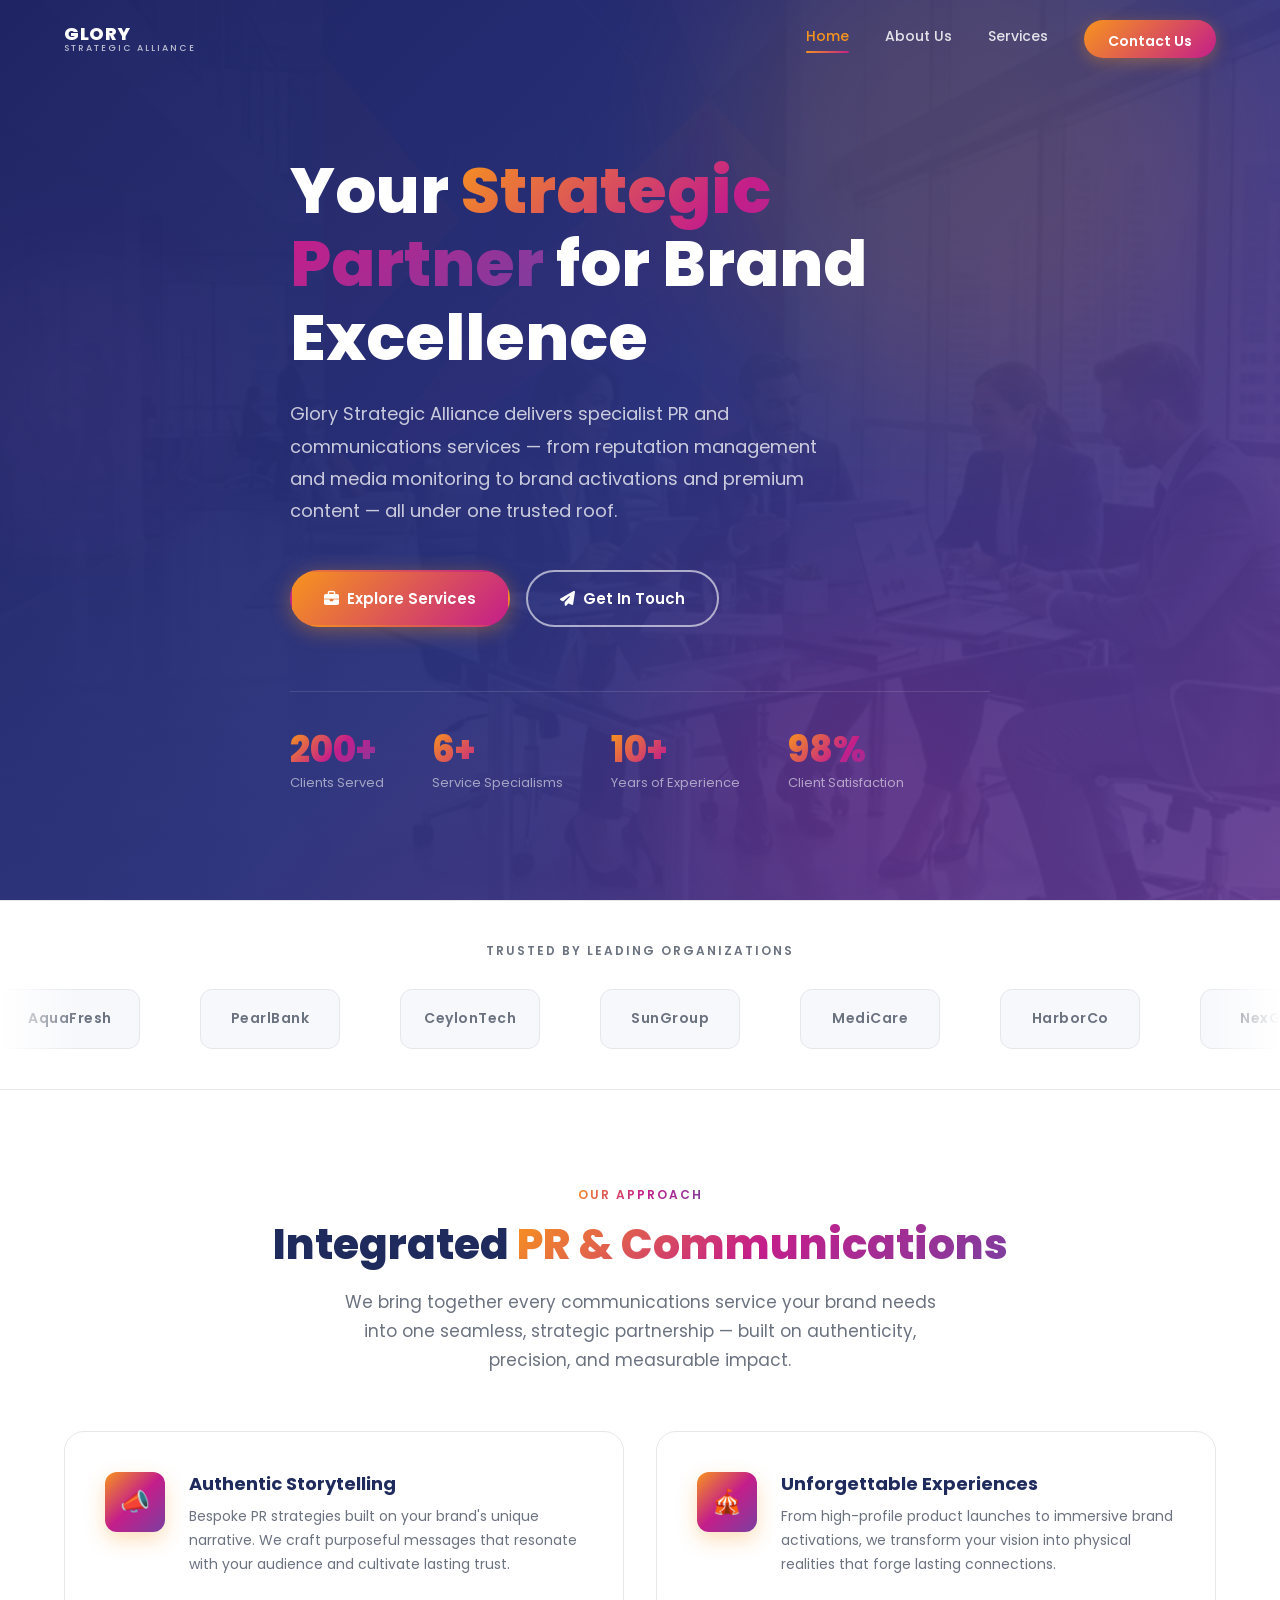
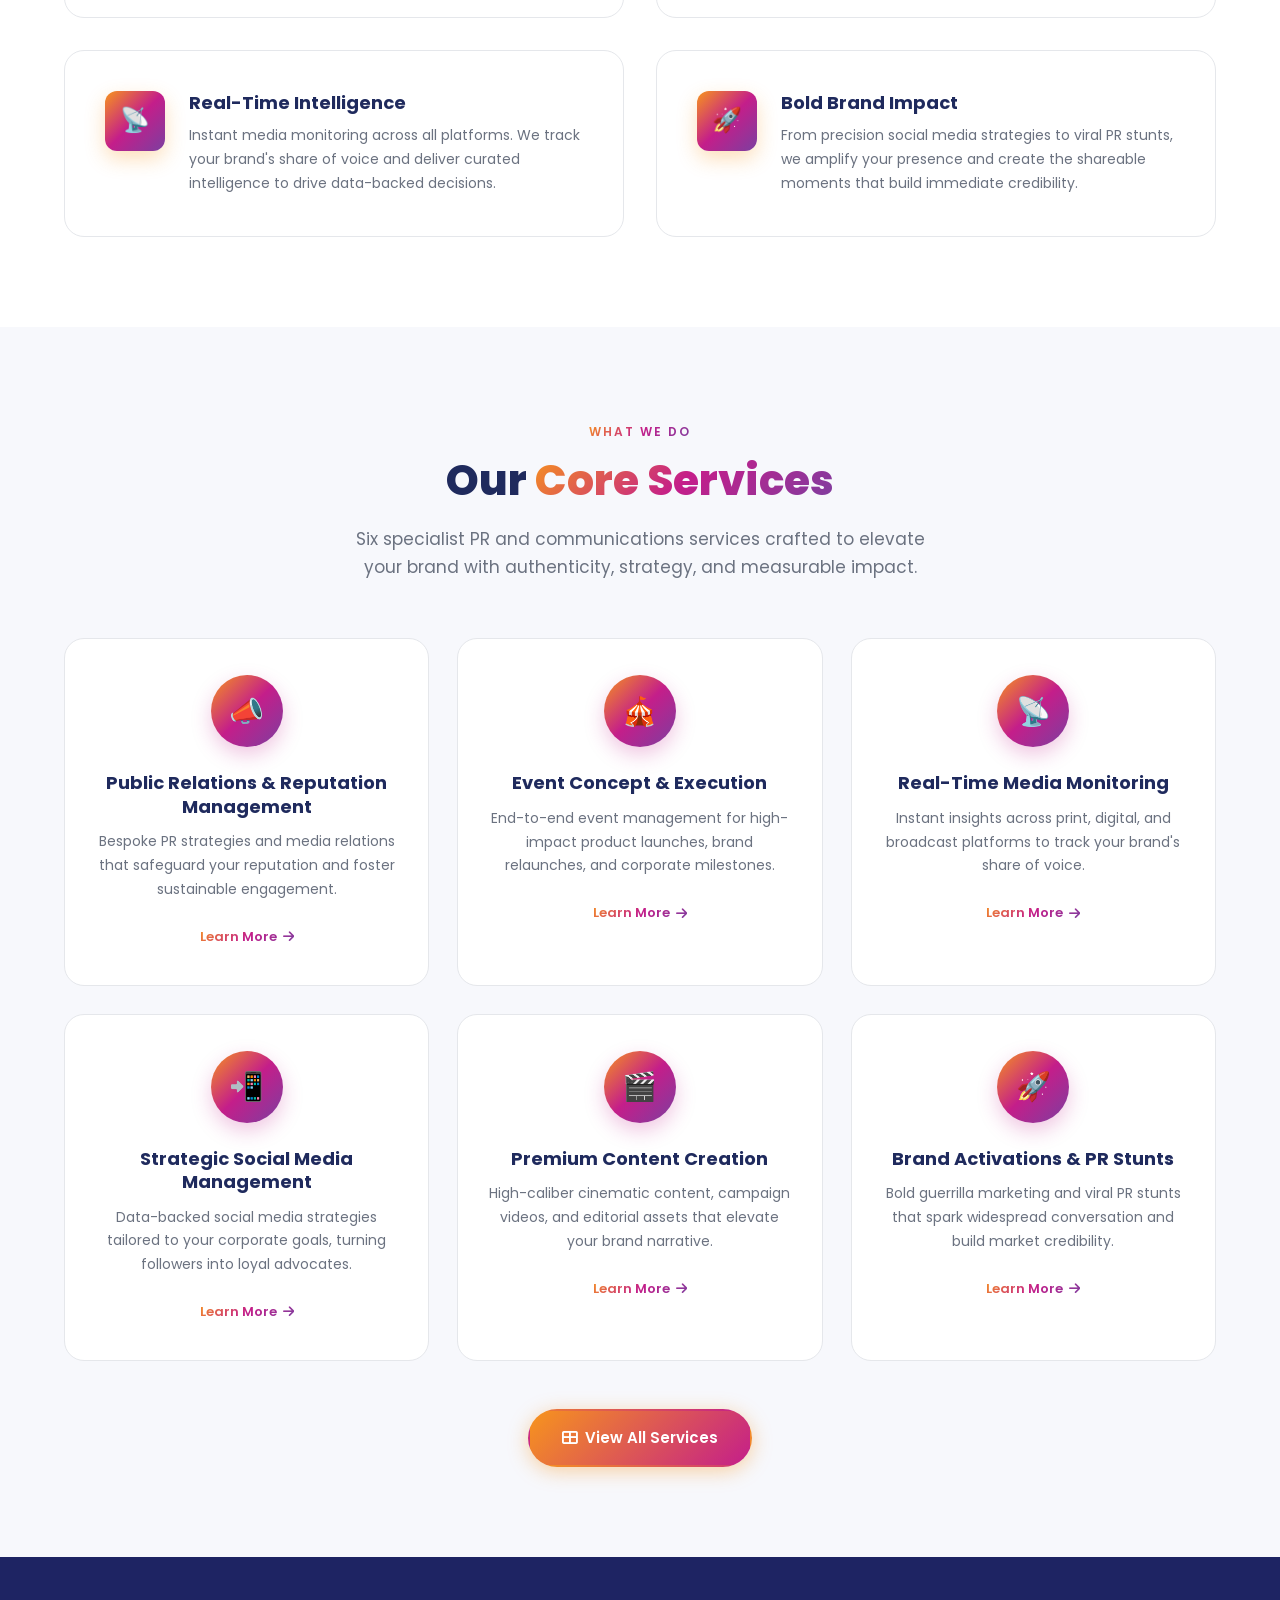
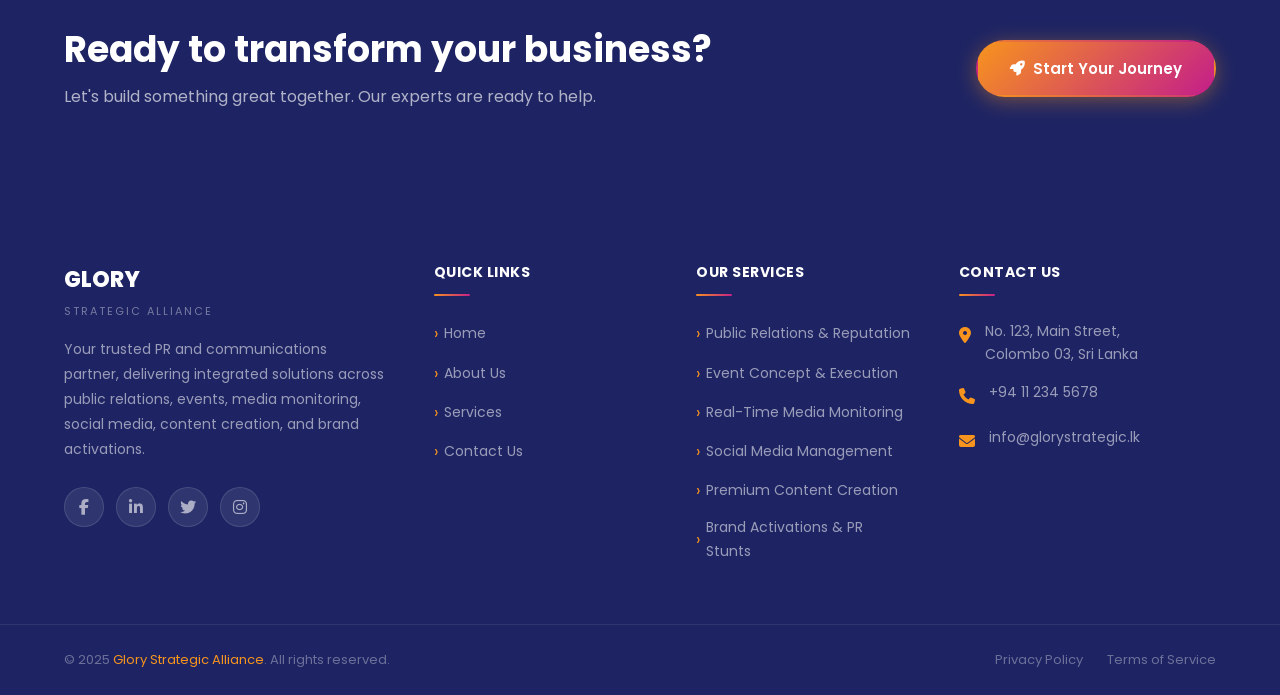
==== commit e8c8c701: "feat: pivot brand identity from general business consulting to a specialist PR and communications ag" ====
--- a/index.html
+++ b/index.html
@@ -4,7 +4,7 @@
   <meta charset="UTF-8" />
   <meta name="viewport" content="width=device-width, initial-scale=1.0" />
   <title>Glory Strategic Alliance — Your One-Stop Business Partner</title>
-  <meta name="description" content="Glory Strategic Alliance is a comprehensive business solutions provider offering consulting, HR, IT, marketing, and financial services under one roof." />
+  <meta name="description" content="Glory Strategic Alliance is a specialist PR and communications agency offering public relations, event management, media monitoring, social media, content creation, and brand activations." />
   <link rel="stylesheet" href="css/styles.css" />
   <link rel="stylesheet" href="https://cdnjs.cloudflare.com/ajax/libs/font-awesome/6.5.0/css/all.min.css" />
 </head>
@@ -51,13 +51,10 @@
     </div>
     <div class="container">
       <div class="hero-content">
-        <div class="hero-badge">
-          <span class="hero-badge-dot"></span>
-          Sri Lanka's Integrated Business Partner
-        </div>
-        <h1>Your <span class="highlight">Strategic Partner</span> for Business Excellence</h1>
+        <div style="height:48px;"></div>
+        <h1>Your <span class="highlight">Strategic Partner</span> for Brand Excellence</h1>
         <p class="hero-description">
-          Glory Strategic Alliance delivers comprehensive, integrated business solutions — from consulting and HR to IT and marketing — all under one trusted roof.
+          Glory Strategic Alliance delivers specialist PR and communications services — from reputation management and media monitoring to brand activations and premium content — all under one trusted roof.
         </p>
         <div class="hero-ctas">
           <a href="services.html" class="btn btn-primary">
@@ -73,8 +70,8 @@
             <div class="hero-stat-label">Clients Served</div>
           </div>
           <div class="hero-stat">
-            <div class="hero-stat-number" data-target="8" data-suffix="+">0+</div>
-            <div class="hero-stat-label">Service Verticals</div>
+            <div class="hero-stat-number" data-target="6" data-suffix="+">0+</div>
+            <div class="hero-stat-label">Service Specialisms</div>
           </div>
           <div class="hero-stat">
             <div class="hero-stat-number" data-target="10" data-suffix="+">0+</div>
@@ -121,36 +118,36 @@
     <div class="container">
       <div class="section-header centered reveal">
         <span class="section-tag">Our Approach</span>
-        <h2 class="section-heading">One-Stop <span>Business Solutions</span></h2>
-        <p class="section-subtext">We bring together every service your business needs into one seamless, integrated partnership — saving you time, cost, and complexity.</p>
+        <h2 class="section-heading">Integrated <span>PR & Communications</span></h2>
+        <p class="section-subtext">We bring together every communications service your brand needs into one seamless, strategic partnership — built on authenticity, precision, and measurable impact.</p>
       </div>
       <div class="onestop-grid">
         <div class="onestop-card reveal reveal-delay-1">
-          <div class="onestop-icon">🎯</div>
-          <div class="onestop-body">
-            <h3>Strategic Direction</h3>
-            <p>Expert business consulting that aligns your vision with actionable strategies. We help you navigate market challenges and seize opportunities with confidence.</p>
+          <div class="onestop-icon">📣</div>
+          <div class="onestop-body">
+            <h3>Authentic Storytelling</h3>
+            <p>Bespoke PR strategies built on your brand's unique narrative. We craft purposeful messages that resonate with your audience and cultivate lasting trust.</p>
           </div>
         </div>
         <div class="onestop-card reveal reveal-delay-2">
-          <div class="onestop-icon">👥</div>
-          <div class="onestop-body">
-            <h3>People & Culture</h3>
-            <p>End-to-end HR solutions from talent acquisition to retention strategies. We help you build high-performing teams that drive long-term growth.</p>
+          <div class="onestop-icon">🎪</div>
+          <div class="onestop-body">
+            <h3>Unforgettable Experiences</h3>
+            <p>From high-profile product launches to immersive brand activations, we transform your vision into physical realities that forge lasting connections.</p>
           </div>
         </div>
         <div class="onestop-card reveal reveal-delay-3">
-          <div class="onestop-icon">💻</div>
-          <div class="onestop-body">
-            <h3>Digital & Technology</h3>
-            <p>Cutting-edge IT solutions and digital marketing strategies that keep your business ahead of the curve in the rapidly evolving digital landscape.</p>
+          <div class="onestop-icon">📡</div>
+          <div class="onestop-body">
+            <h3>Real-Time Intelligence</h3>
+            <p>Instant media monitoring across all platforms. We track your brand's share of voice and deliver curated intelligence to drive data-backed decisions.</p>
           </div>
         </div>
         <div class="onestop-card reveal reveal-delay-4">
-          <div class="onestop-icon">📈</div>
-          <div class="onestop-body">
-            <h3>Financial & Legal Mastery</h3>
-            <p>Comprehensive financial advisory and legal compliance support to safeguard your business and optimize its financial health for sustainable success.</p>
+          <div class="onestop-icon">🚀</div>
+          <div class="onestop-body">
+            <h3>Bold Brand Impact</h3>
+            <p>From precision social media strategies to viral PR stunts, we amplify your presence and create the shareable moments that build immediate credibility.</p>
           </div>
         </div>
       </div>
@@ -163,43 +160,43 @@
       <div class="section-header centered reveal">
         <span class="section-tag">What We Do</span>
         <h2 class="section-heading">Our <span>Core Services</span></h2>
-        <p class="section-subtext">A broad range of professional services crafted to meet every business need across diverse industries.</p>
+        <p class="section-subtext">Six specialist PR and communications services crafted to elevate your brand with authenticity, strategy, and measurable impact.</p>
       </div>
       <div class="services-grid">
         <div class="service-card reveal reveal-delay-1">
-          <div class="service-icon-wrap">💼</div>
-          <h3>Business Consulting</h3>
-          <p>Strategic advisory and management consulting to accelerate growth and streamline operations.</p>
+          <div class="service-icon-wrap">📣</div>
+          <h3>Public Relations &amp; Reputation Management</h3>
+          <p>Bespoke PR strategies and media relations that safeguard your reputation and foster sustainable engagement.</p>
           <a href="services.html" class="service-link">Learn More <i class="fas fa-arrow-right"></i></a>
         </div>
         <div class="service-card reveal reveal-delay-2">
-          <div class="service-icon-wrap">🤝</div>
-          <h3>HR & Recruitment</h3>
-          <p>Talent acquisition, HR management, training, and organizational development solutions.</p>
+          <div class="service-icon-wrap">🎪</div>
+          <h3>Event Concept &amp; Execution</h3>
+          <p>End-to-end event management for high-impact product launches, brand relaunches, and corporate milestones.</p>
           <a href="services.html" class="service-link">Learn More <i class="fas fa-arrow-right"></i></a>
         </div>
         <div class="service-card reveal reveal-delay-3">
-          <div class="service-icon-wrap">📱</div>
-          <h3>Digital Marketing</h3>
-          <p>Data-driven marketing strategies, SEO, social media, and brand building for the digital age.</p>
+          <div class="service-icon-wrap">📡</div>
+          <h3>Real-Time Media Monitoring</h3>
+          <p>Instant insights across print, digital, and broadcast platforms to track your brand's share of voice.</p>
           <a href="services.html" class="service-link">Learn More <i class="fas fa-arrow-right"></i></a>
         </div>
         <div class="service-card reveal reveal-delay-1">
-          <div class="service-icon-wrap">🖥️</div>
-          <h3>IT Solutions</h3>
-          <p>Custom software development, cloud solutions, and IT infrastructure management.</p>
+          <div class="service-icon-wrap">📲</div>
+          <h3>Strategic Social Media Management</h3>
+          <p>Data-backed social media strategies tailored to your corporate goals, turning followers into loyal advocates.</p>
           <a href="services.html" class="service-link">Learn More <i class="fas fa-arrow-right"></i></a>
         </div>
         <div class="service-card reveal reveal-delay-2">
-          <div class="service-icon-wrap">💰</div>
-          <h3>Financial Advisory</h3>
-          <p>Investment planning, tax advisory, financial restructuring, and risk management services.</p>
+          <div class="service-icon-wrap">🎬</div>
+          <h3>Premium Content Creation</h3>
+          <p>High-caliber cinematic content, campaign videos, and editorial assets that elevate your brand narrative.</p>
           <a href="services.html" class="service-link">Learn More <i class="fas fa-arrow-right"></i></a>
         </div>
         <div class="service-card reveal reveal-delay-3">
-          <div class="service-icon-wrap">🎓</div>
-          <h3>Training & Development</h3>
-          <p>Corporate training programs, leadership development, and skills enhancement workshops.</p>
+          <div class="service-icon-wrap">🚀</div>
+          <h3>Brand Activations &amp; PR Stunts</h3>
+          <p>Bold guerrilla marketing and viral PR stunts that spark widespread conversation and build market credibility.</p>
           <a href="services.html" class="service-link">Learn More <i class="fas fa-arrow-right"></i></a>
         </div>
       </div>
@@ -231,7 +228,7 @@
         <div>
           <div class="footer-brand-name">GLORY</div>
           <div class="footer-brand-tag">Strategic Alliance</div>
-          <p class="footer-about">Your trusted one-stop business partner, delivering integrated solutions across consulting, HR, IT, marketing, finance, and more.</p>
+          <p class="footer-about">Your trusted PR and communications partner, delivering integrated solutions across public relations, events, media monitoring, social media, content creation, and brand activations.</p>
           <div class="footer-socials">
             <a href="#" class="social-icon" aria-label="Facebook"><i class="fab fa-facebook-f"></i></a>
             <a href="#" class="social-icon" aria-label="LinkedIn"><i class="fab fa-linkedin-in"></i></a>
@@ -251,12 +248,12 @@
         <div>
           <div class="footer-heading">Our Services</div>
           <ul class="footer-links">
-            <li><a href="services.html">Business Consulting</a></li>
-            <li><a href="services.html">HR & Recruitment</a></li>
-            <li><a href="services.html">Digital Marketing</a></li>
-            <li><a href="services.html">IT Solutions</a></li>
-            <li><a href="services.html">Financial Advisory</a></li>
-            <li><a href="services.html">Training & Development</a></li>
+            <li><a href="services.html">Public Relations &amp; Reputation</a></li>
+            <li><a href="services.html">Event Concept &amp; Execution</a></li>
+            <li><a href="services.html">Real-Time Media Monitoring</a></li>
+            <li><a href="services.html">Social Media Management</a></li>
+            <li><a href="services.html">Premium Content Creation</a></li>
+            <li><a href="services.html">Brand Activations &amp; PR Stunts</a></li>
           </ul>
         </div>
         <div>
--- a/css/styles.css
+++ b/css/styles.css
@@ -942,6 +942,15 @@
   line-height: 1.6;
 }
 
+.service-full-desc {
+  font-size: 14px;
+  color: var(--mid-gray);
+  line-height: 1.75;
+  border-left: 3px solid;
+  border-image: var(--gradient-brand) 1;
+  padding-left: 14px;
+}
+
 .service-full-list {
   display: flex;
   flex-direction: column;
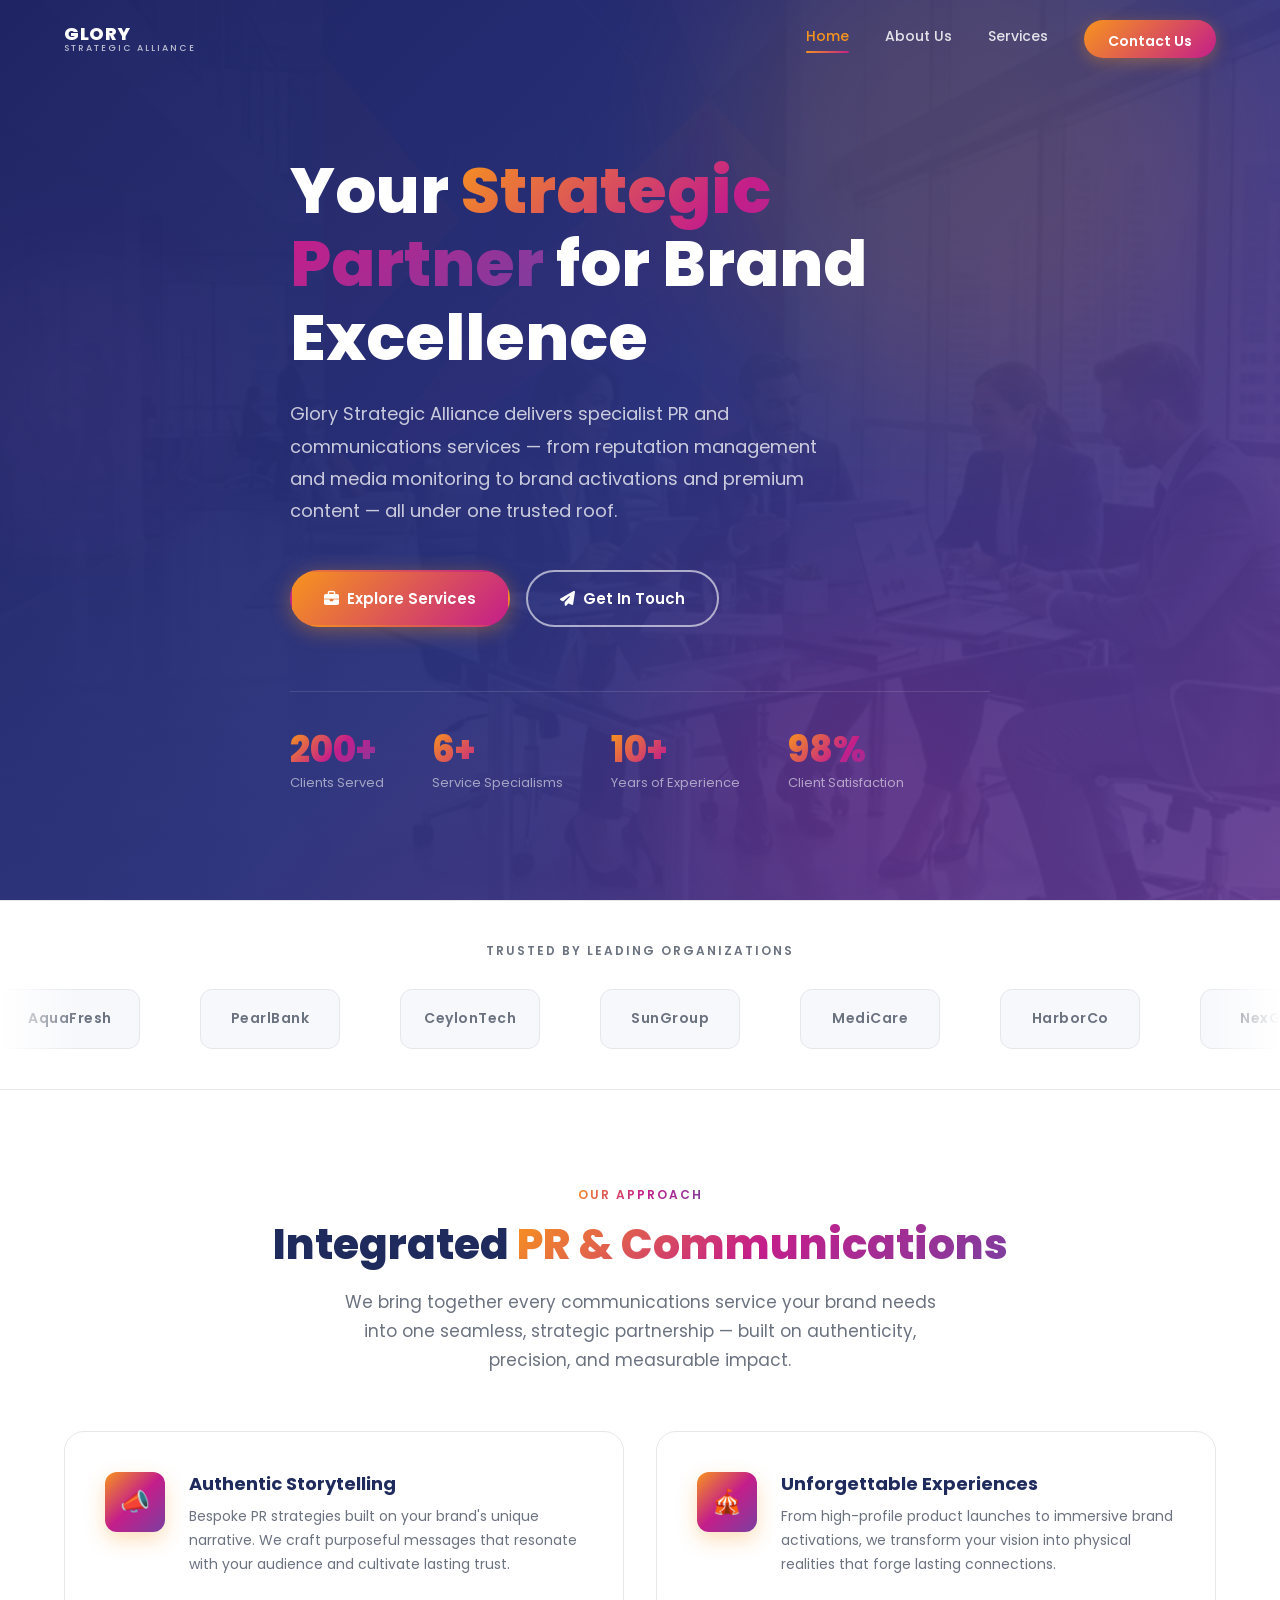
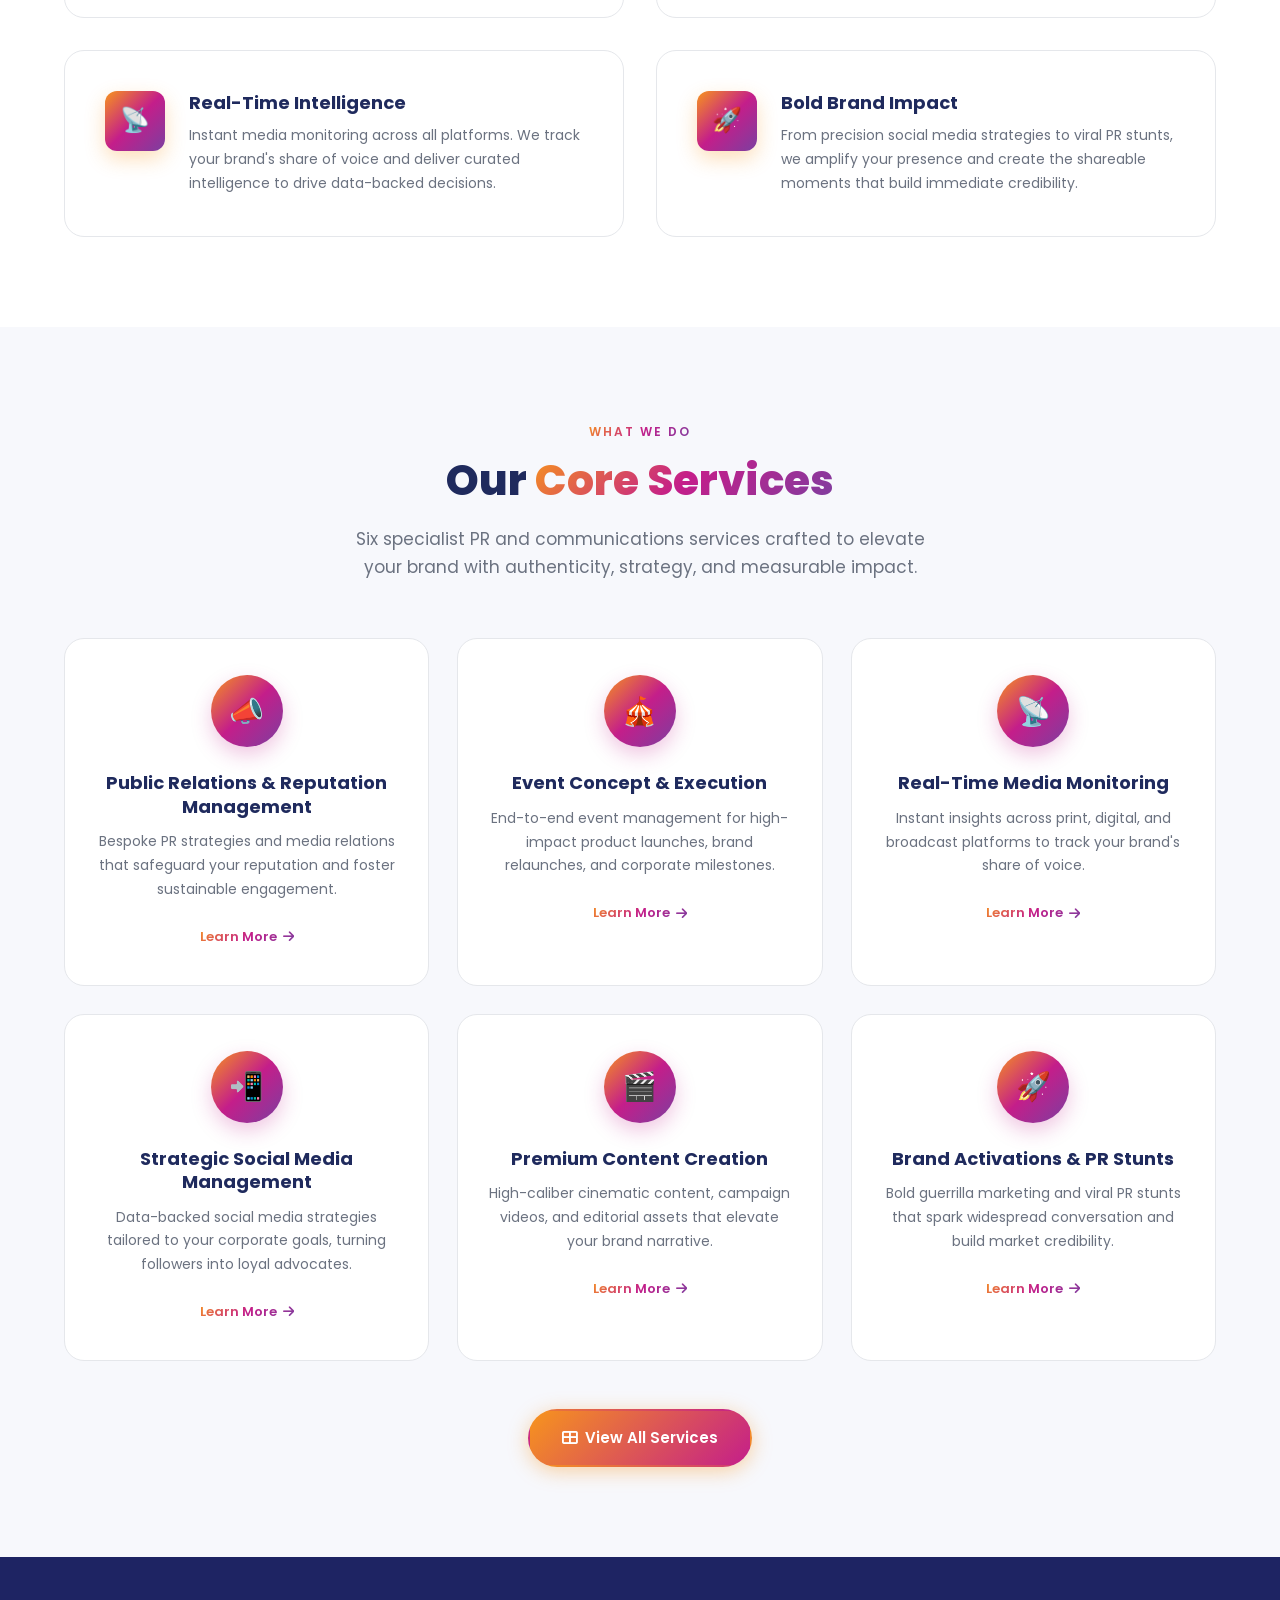
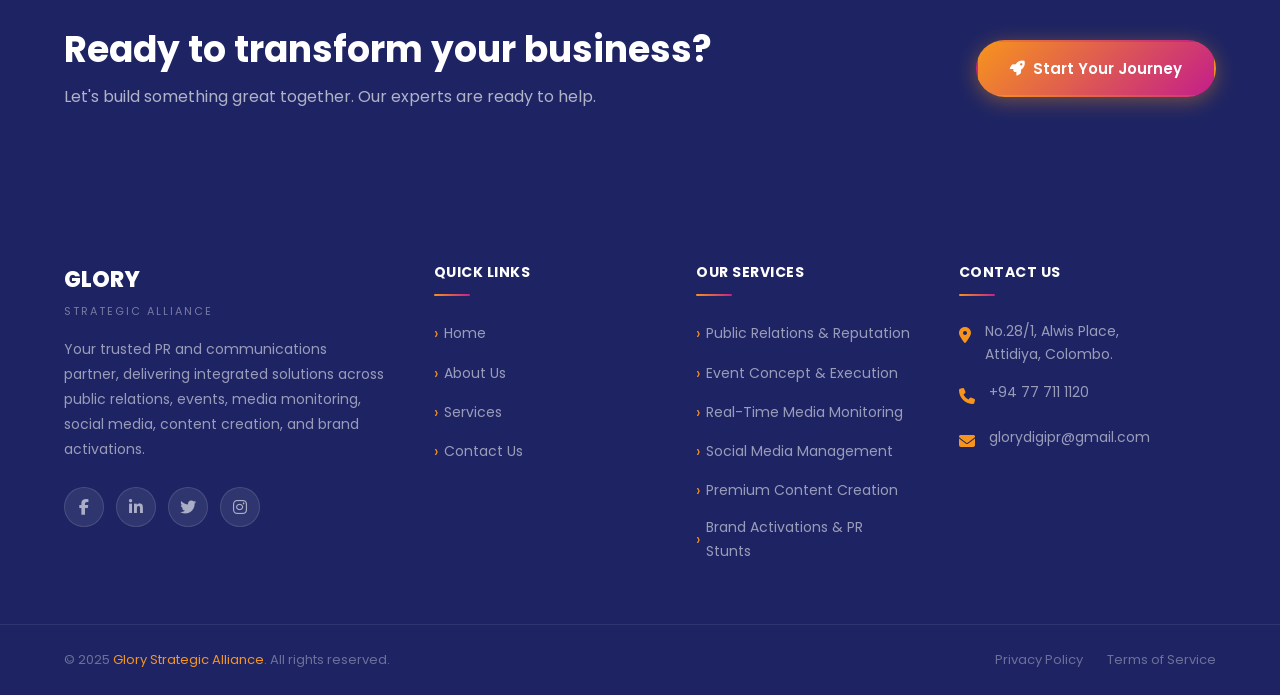
==== commit 8bcf9f8f: "chore: update company contact details and refresh service offerings in site pages" ====
--- a/index.html
+++ b/index.html
@@ -260,15 +260,15 @@
           <div class="footer-heading">Contact Us</div>
           <div class="footer-contact-item">
             <span class="footer-contact-icon"><i class="fas fa-map-marker-alt"></i></span>
-            <span class="footer-contact-text">No. 123, Main Street,<br>Colombo 03, Sri Lanka</span>
+            <span class="footer-contact-text">No.28/1, Alwis Place,<br>Attidiya, Colombo.</span>
           </div>
           <div class="footer-contact-item">
             <span class="footer-contact-icon"><i class="fas fa-phone"></i></span>
-            <span class="footer-contact-text"><a href="tel:+94112345678">+94 11 234 5678</a></span>
+            <span class="footer-contact-text"><a href="tel:+94777111120">+94 77 711 1120</a></span>
           </div>
           <div class="footer-contact-item">
             <span class="footer-contact-icon"><i class="fas fa-envelope"></i></span>
-            <span class="footer-contact-text"><a href="mailto:info@glorystrategic.lk">info@glorystrategic.lk</a></span>
+            <span class="footer-contact-text"><a href="mailto:glorydigipr@gmail.com">glorydigipr@gmail.com</a></span>
           </div>
         </div>
       </div>
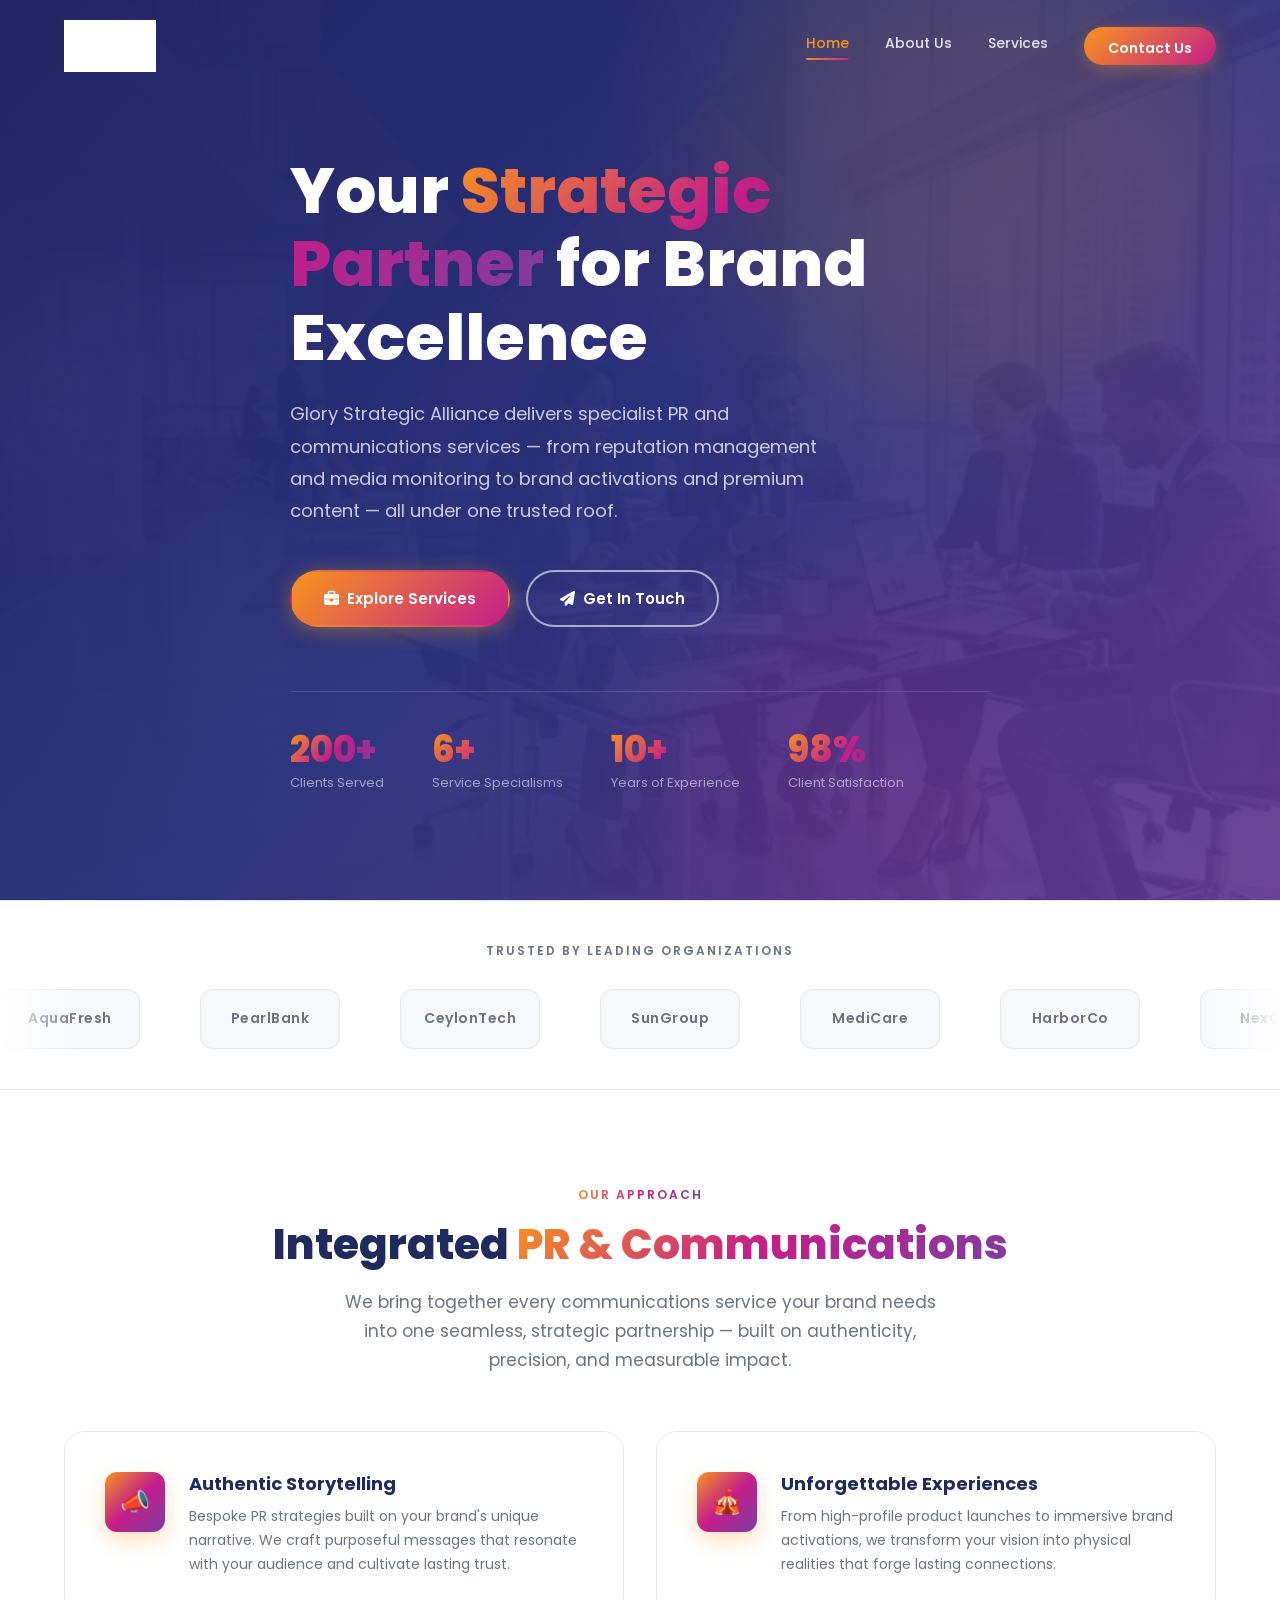
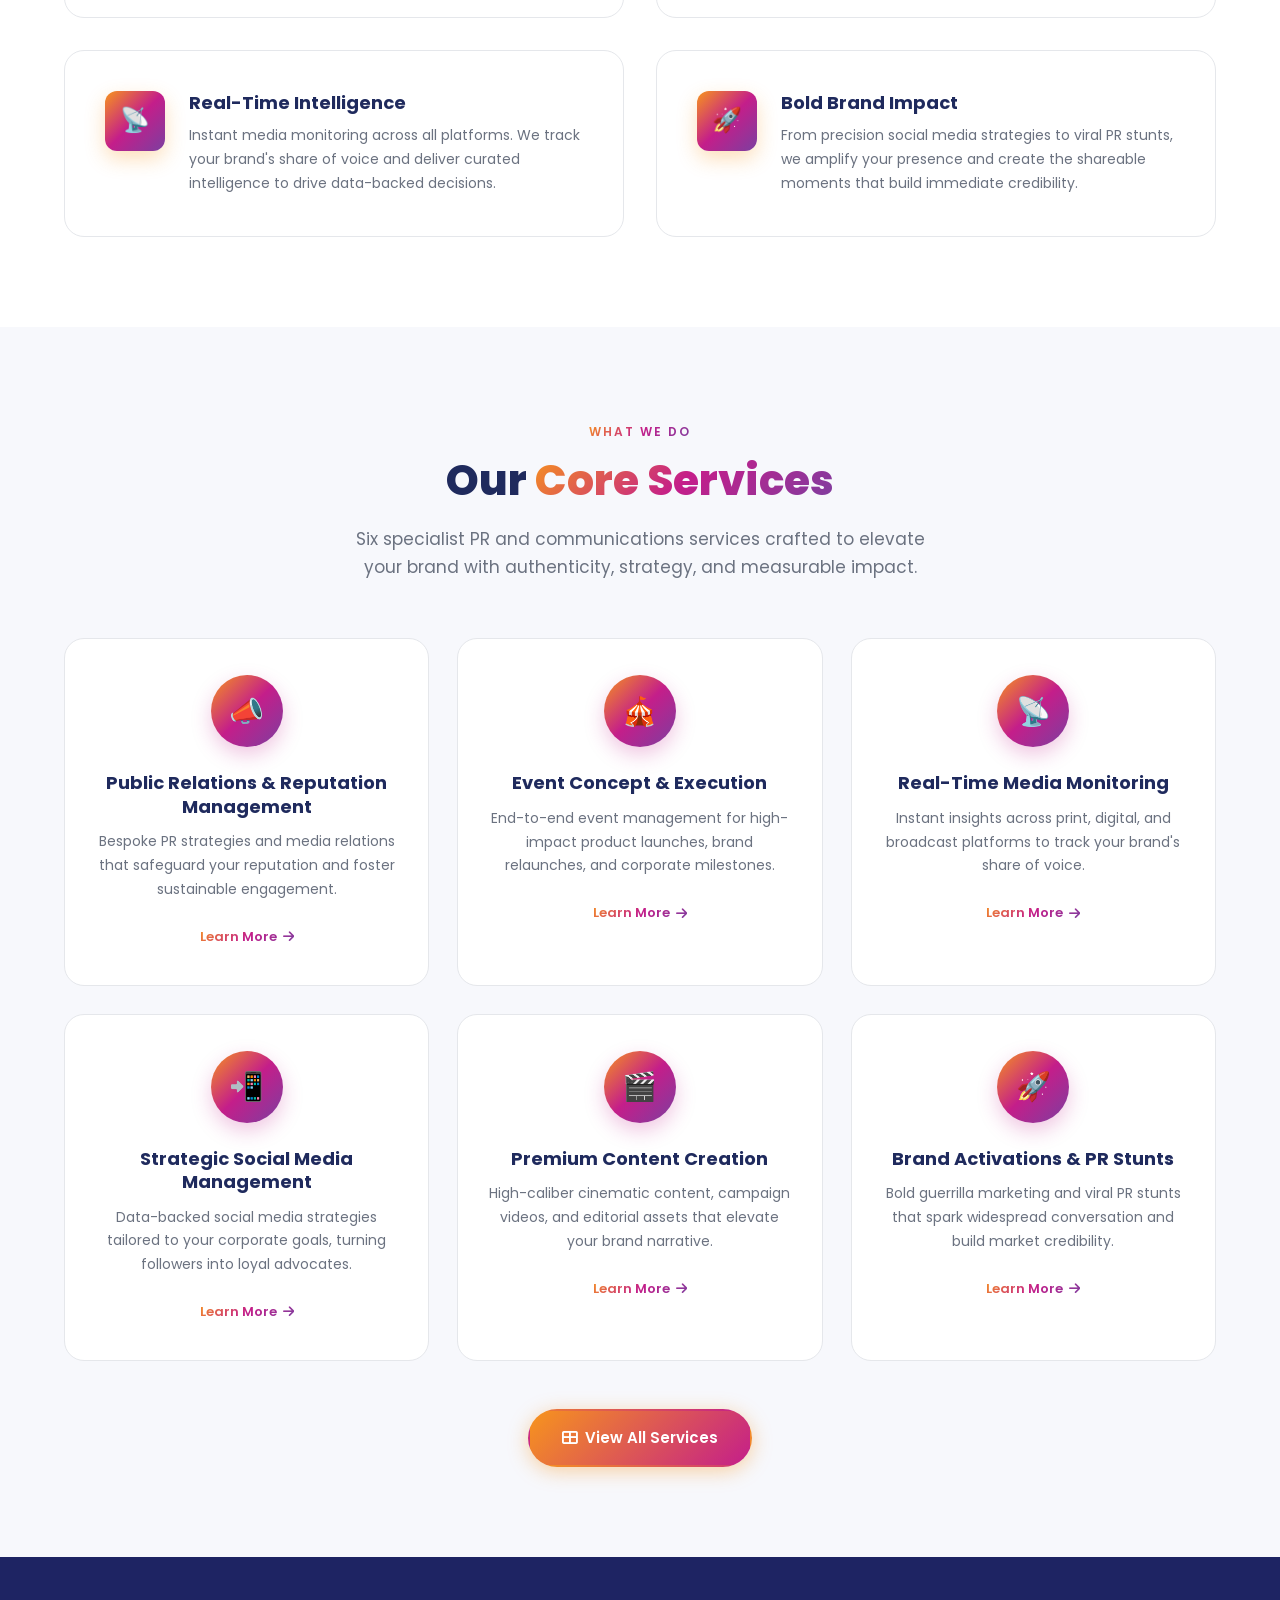
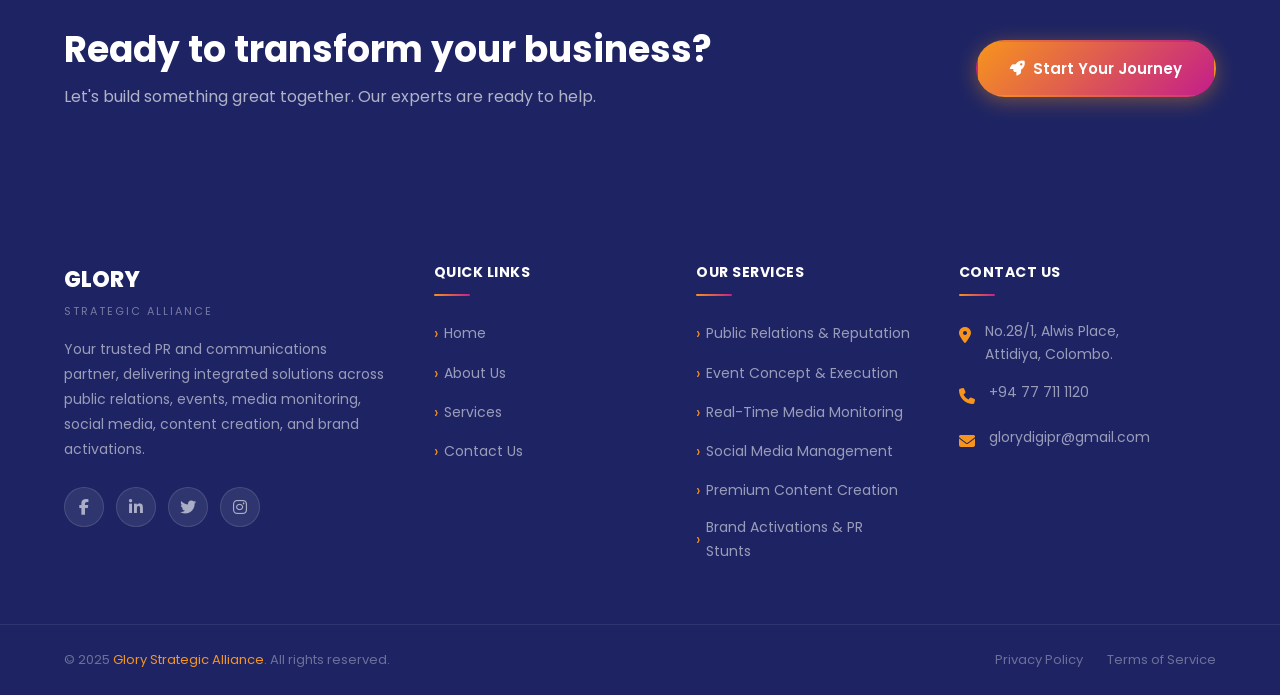
==== commit bb02a5a1: "feat: implement site-wide design system with new CSS styles and logo integration" ====
--- a/index.html
+++ b/index.html
@@ -14,10 +14,7 @@
   <nav class="navbar" id="navbar" aria-label="Main Navigation">
     <div class="container navbar-inner">
       <a href="index.html" class="navbar-brand">
-        <div class="brand-logo-text">
-          <span class="brand-name">GLORY</span>
-          <span class="brand-tagline">Strategic Alliance</span>
-        </div>
+        <img src="images/logo.png" alt="Glory Strategic Alliance" class="navbar-logo" />
       </a>
       <div class="nav-links" id="navLinks">
         <a href="index.html" class="active">Home</a>
--- a/css/styles.css
+++ b/css/styles.css
@@ -236,15 +236,20 @@
   gap: 12px;
 }
 
-.brand-logo {
-  height: 48px;
+.navbar-logo {
+  height: 52px;
   width: auto;
-}
-
-.brand-logo-text {
-  display: flex;
-  flex-direction: column;
-  line-height: 1.1;
+  display: block;
+  object-fit: contain;
+  transition: var(--transition);
+  /* Make logo visible on dark hero background */
+  filter: brightness(0) invert(1);
+}
+
+.navbar.scrolled .navbar-logo {
+  height: 44px;
+  /* Restore original colors on white navbar */
+  filter: none;
 }
 
 .brand-name {
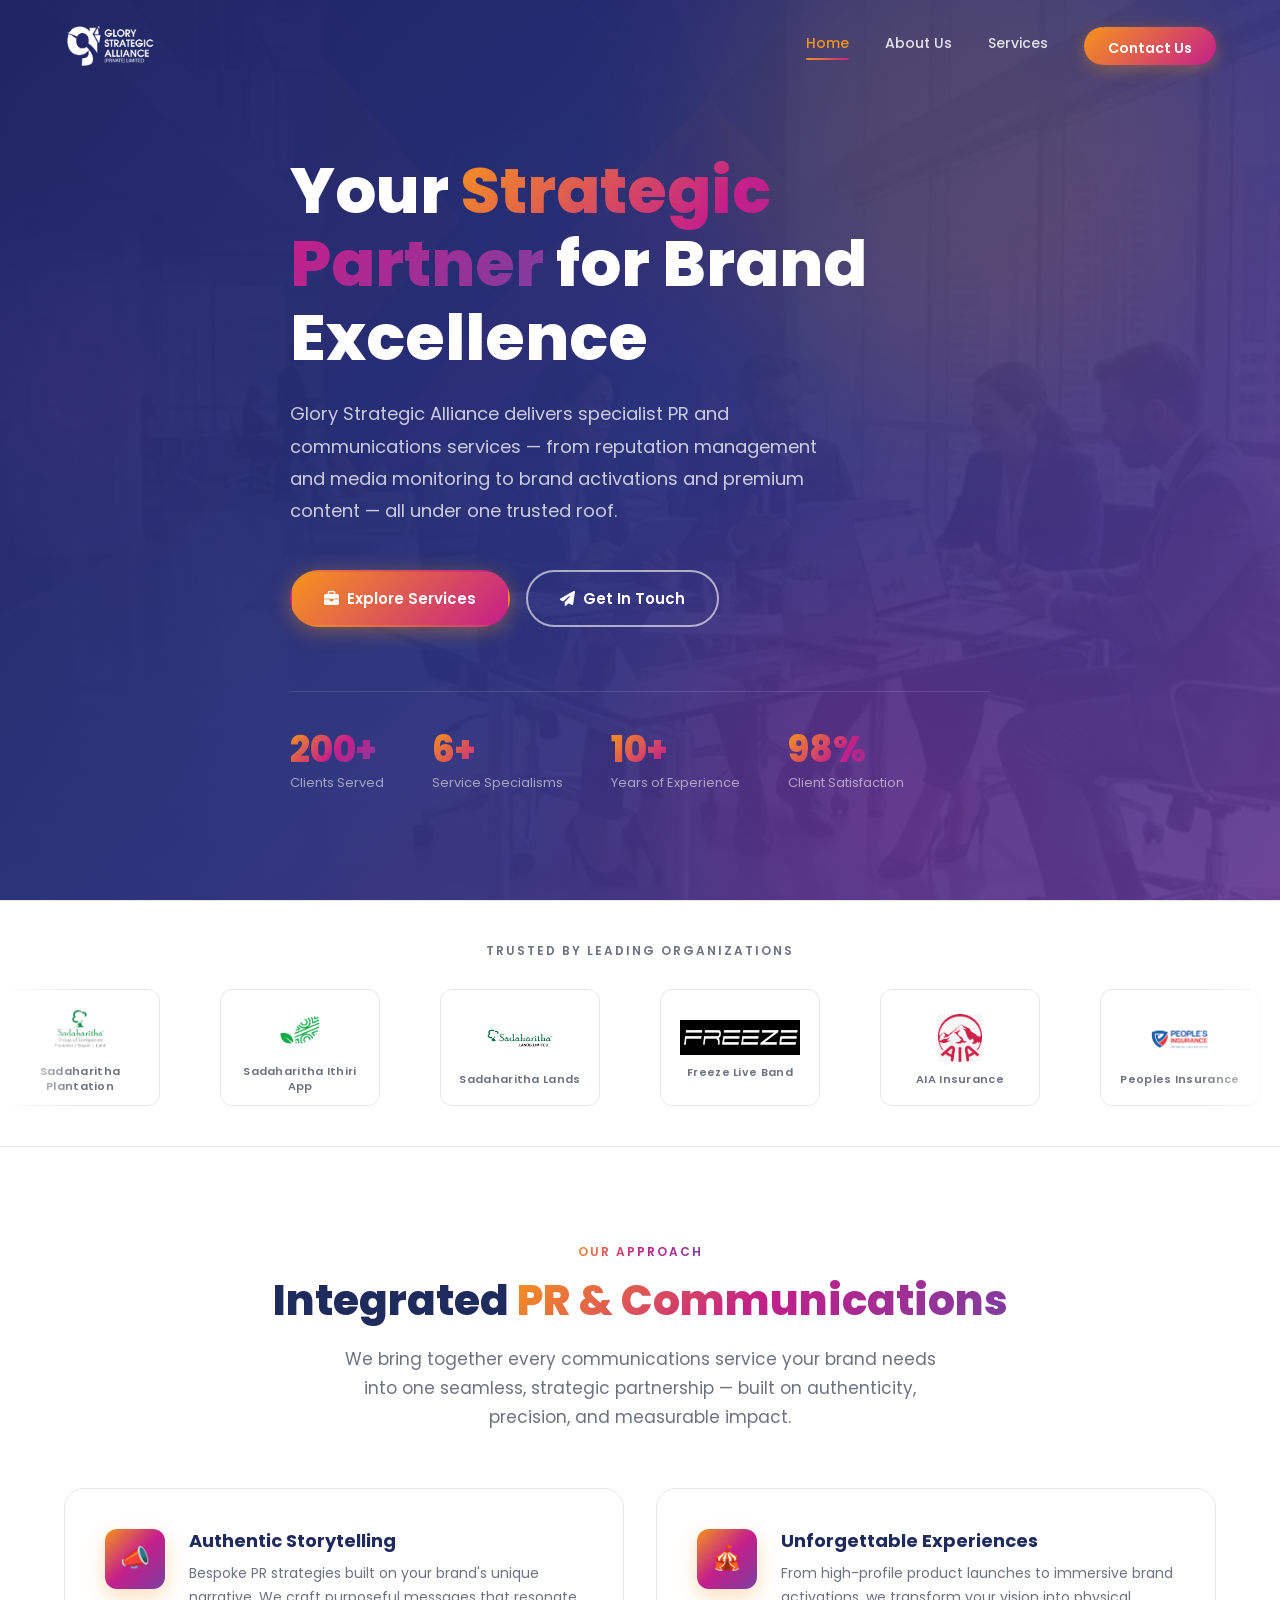
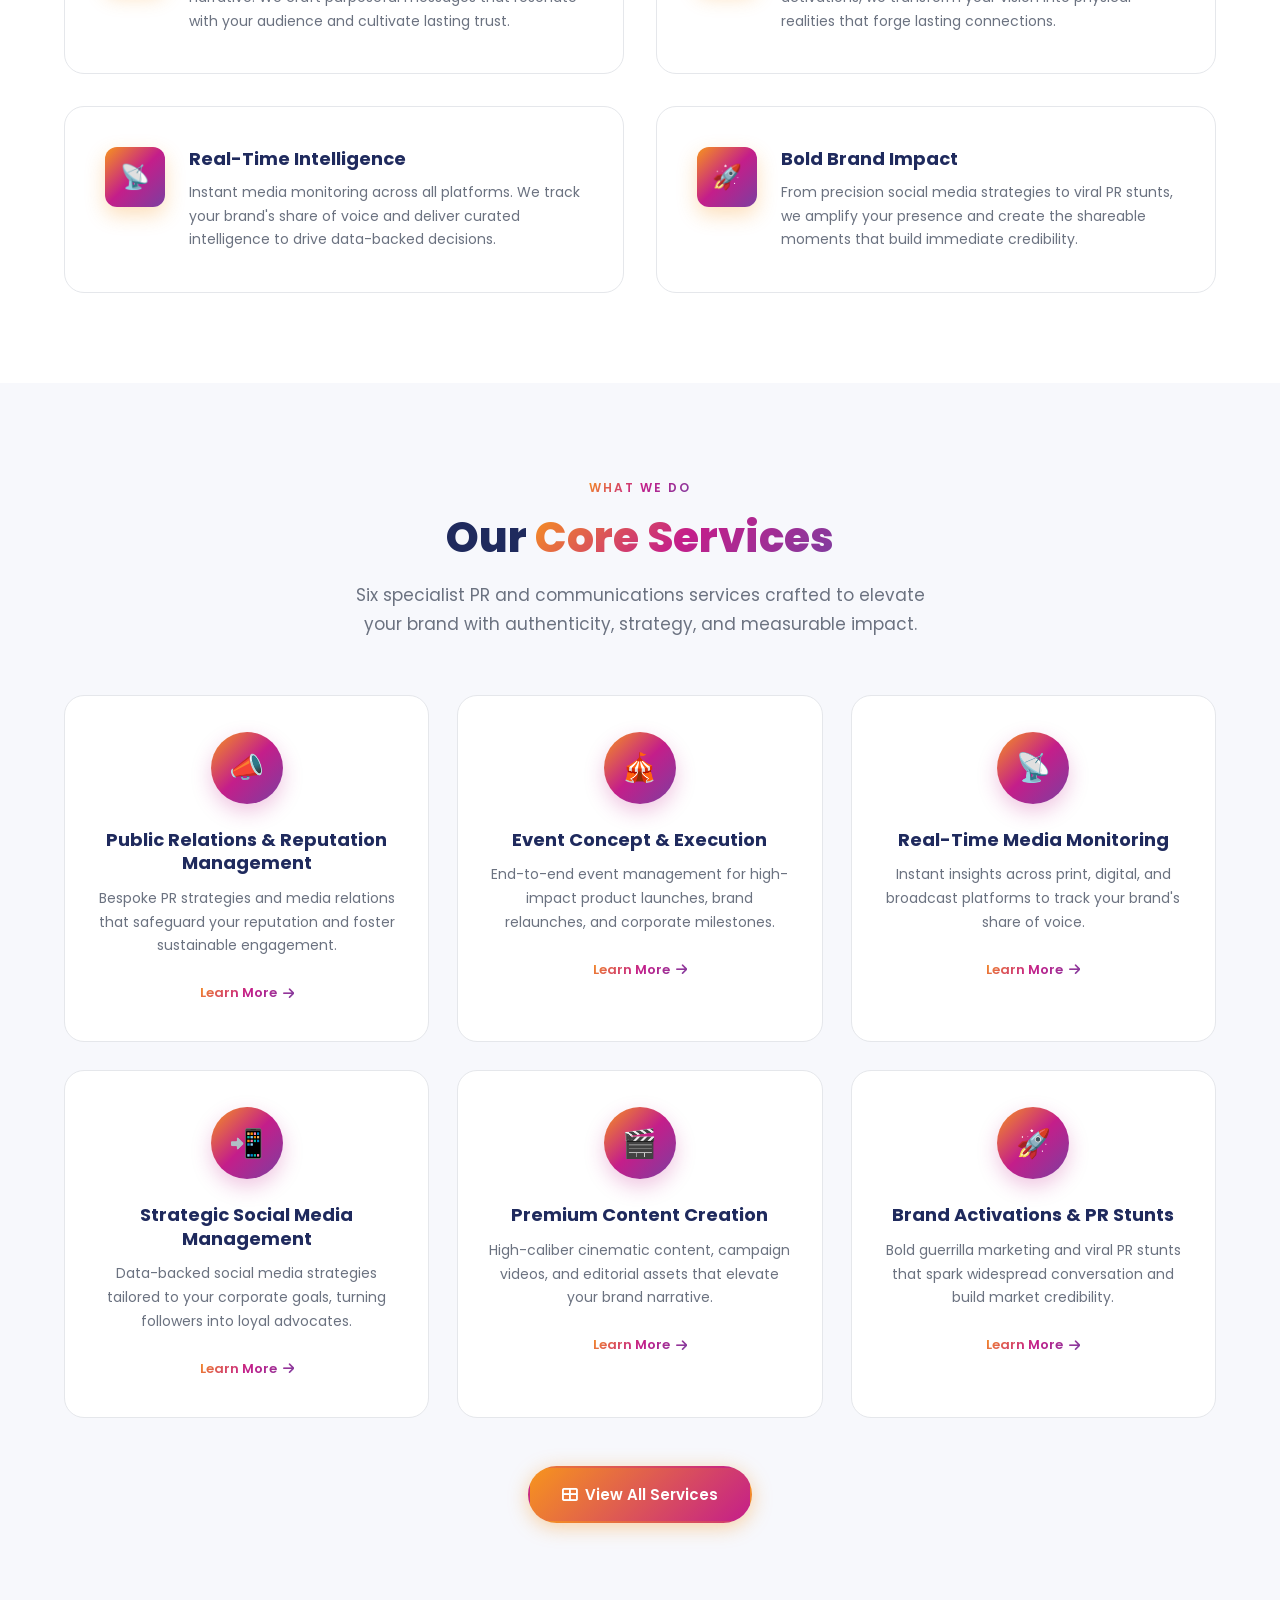
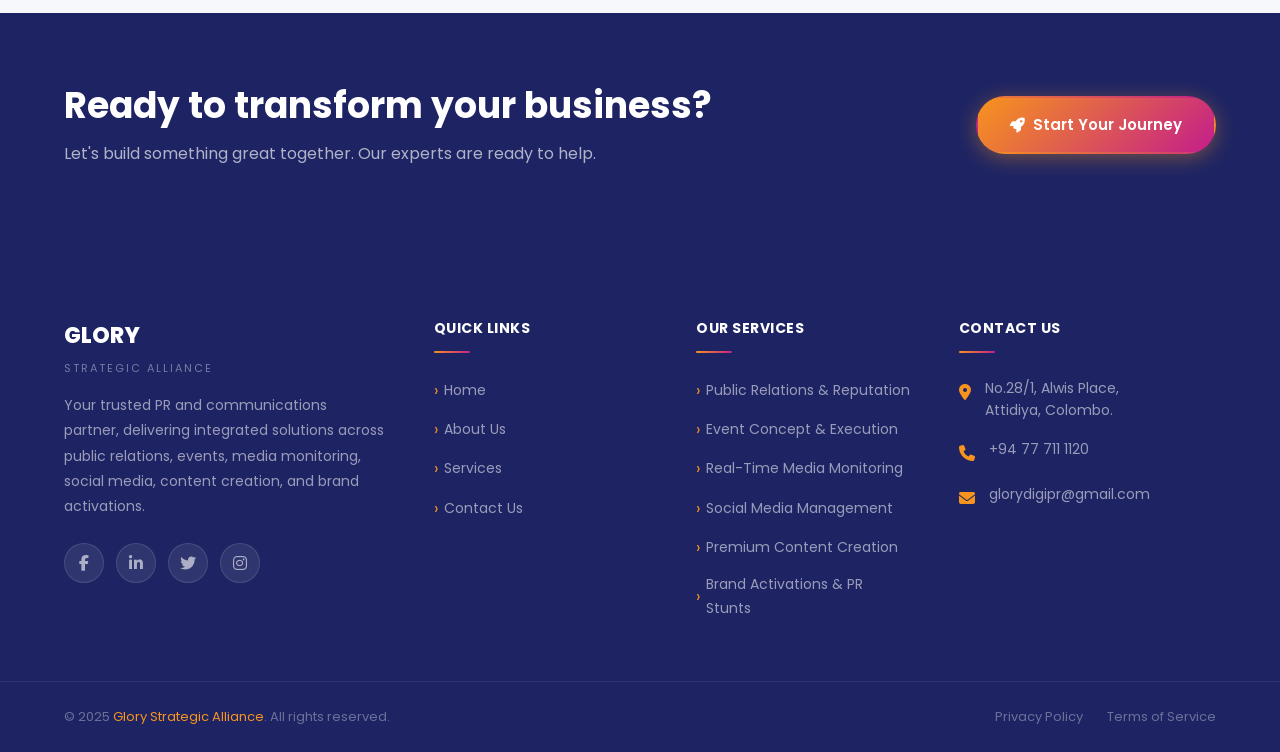
==== commit 0d72e515: "logos update" ====
--- a/index.html
+++ b/index.html
@@ -90,22 +90,87 @@
     </div>
     <div class="slider-track-wrapper">
       <div class="slider-track" id="sliderTrack">
-        <div class="client-logo">AquaFresh</div>
-        <div class="client-logo">PearlBank</div>
-        <div class="client-logo">CeylonTech</div>
-        <div class="client-logo">SunGroup</div>
-        <div class="client-logo">MediCare</div>
-        <div class="client-logo">HarborCo</div>
-        <div class="client-logo">NexGen</div>
-        <div class="client-logo">GreenBuild</div>
-        <div class="client-logo">AquaFresh</div>
-        <div class="client-logo">PearlBank</div>
-        <div class="client-logo">CeylonTech</div>
-        <div class="client-logo">SunGroup</div>
-        <div class="client-logo">MediCare</div>
-        <div class="client-logo">HarborCo</div>
-        <div class="client-logo">NexGen</div>
-        <div class="client-logo">GreenBuild</div>
+        <div class="client-logo">
+          <img src="images/clients/sadaharithaplant.png" alt="Sadaharitha Plantation" />
+          <span>Sadaharitha Plantation</span>
+        </div>
+        <div class="client-logo">
+          <img src="images/clients/sadaharithaithiri.png" alt="Sadaharitha Ithiri App" />
+          <span>Sadaharitha Ithiri App</span>
+        </div>
+        <div class="client-logo">
+          <img src="images/clients/sadaharithalands.png" alt="Sadaharitha Lands" />
+          <span>Sadaharitha Lands</span>
+        </div>
+        <div class="client-logo">
+          <img src="images/clients/freeze.png" alt="Freeze Live Band" />
+          <span>Freeze Live Band</span>
+        </div>
+        <div class="client-logo">
+          <img src="images/clients/aia.png" alt="AIA Insurance" />
+          <span>AIA Insurance</span>
+        </div>
+        <div class="client-logo">
+          <img src="images/clients/peoplesinsuarance.png" alt="Peoples Insurance" />
+          <span>Peoples Insurance</span>
+        </div>
+        <div class="client-logo">
+          <img src="images/clients/shataxi.jpg" alt="Sha Taxi" />
+          <span>Sha Taxi</span>
+        </div>
+        <div class="client-logo">
+          <img src="images/clients/poia.png" alt="POIA - Palm Oil Industry Association" />
+          <span>POIA</span>
+        </div>
+        <div class="client-logo">
+          <img src="images/clients/asus.png" alt="ASUS Laptop" />
+          <span>ASUS Laptop</span>
+        </div>
+        <div class="client-logo">
+          <img src="images/clients/apexaura.png" alt="APEX AURA" />
+          <span>APEX AURA</span>
+        </div>
+        <!-- Duplicate set for seamless loop -->
+        <div class="client-logo">
+          <img src="images/clients/sadaharithaplant.png" alt="Sadaharitha Plantation" />
+          <span>Sadaharitha Plantation</span>
+        </div>
+        <div class="client-logo">
+          <img src="images/clients/sadaharithaithiri.png" alt="Sadaharitha Ithiri App" />
+          <span>Sadaharitha Ithiri App</span>
+        </div>
+        <div class="client-logo">
+          <img src="images/clients/sadaharithalands.png" alt="Sadaharitha Lands" />
+          <span>Sadaharitha Lands</span>
+        </div>
+        <div class="client-logo">
+          <img src="images/clients/freeze.png" alt="Freeze Live Band" />
+          <span>Freeze Live Band</span>
+        </div>
+        <div class="client-logo">
+          <img src="images/clients/aia.png" alt="AIA Insurance" />
+          <span>AIA Insurance</span>
+        </div>
+        <div class="client-logo">
+          <img src="images/clients/peoplesinsuarance.png" alt="Peoples Insurance" />
+          <span>Peoples Insurance</span>
+        </div>
+        <div class="client-logo">
+          <img src="images/clients/shataxi.jpg" alt="Sha Taxi" />
+          <span>Sha Taxi</span>
+        </div>
+        <div class="client-logo">
+          <img src="images/clients/poia.png" alt="POIA - Palm Oil Industry Association" />
+          <span>POIA</span>
+        </div>
+        <div class="client-logo">
+          <img src="images/clients/asus.png" alt="ASUS Laptop" />
+          <span>ASUS Laptop</span>
+        </div>
+        <div class="client-logo">
+          <img src="images/clients/apexaura.png" alt="APEX AURA" />
+          <span>APEX AURA</span>
+        </div>
       </div>
     </div>
   </section>
--- a/css/styles.css
+++ b/css/styles.css
@@ -722,29 +722,52 @@
 }
 
 .client-logo {
-  width: 140px;
-  height: 60px;
-  display: flex;
+  width: 160px;
+  min-height: 90px;
+  display: flex;
+  flex-direction: column;
   align-items: center;
   justify-content: center;
-  background: var(--light-gray);
+  gap: 10px;
+  background: var(--white);
   border-radius: var(--radius-md);
-  padding: 12px 20px;
+  padding: 16px 14px 12px;
   flex-shrink: 0;
-  font-size: 14px;
+  border: 1px solid var(--border);
+  transition: var(--transition);
+}
+
+.client-logo img {
+  max-height: 48px;
+  max-width: 120px;
+  width: auto;
+  height: auto;
+  object-fit: contain;
+  display: block;
+}
+
+.client-logo span {
+  font-size: 11px;
   font-weight: 600;
   color: var(--mid-gray);
-  letter-spacing: 0.5px;
-  transition: var(--transition);
-  border: 1px solid var(--border);
+  text-align: center;
+  line-height: 1.3;
+  letter-spacing: 0.3px;
 }
 
 .client-logo:hover {
   background: var(--gradient-brand);
-  color: var(--white);
   border-color: transparent;
   transform: translateY(-3px);
   box-shadow: var(--shadow-md);
+}
+
+.client-logo:hover img {
+  filter: brightness(0) invert(1);
+}
+
+.client-logo:hover span {
+  color: rgba(255,255,255,0.9);
 }
 
 /* =============================================
